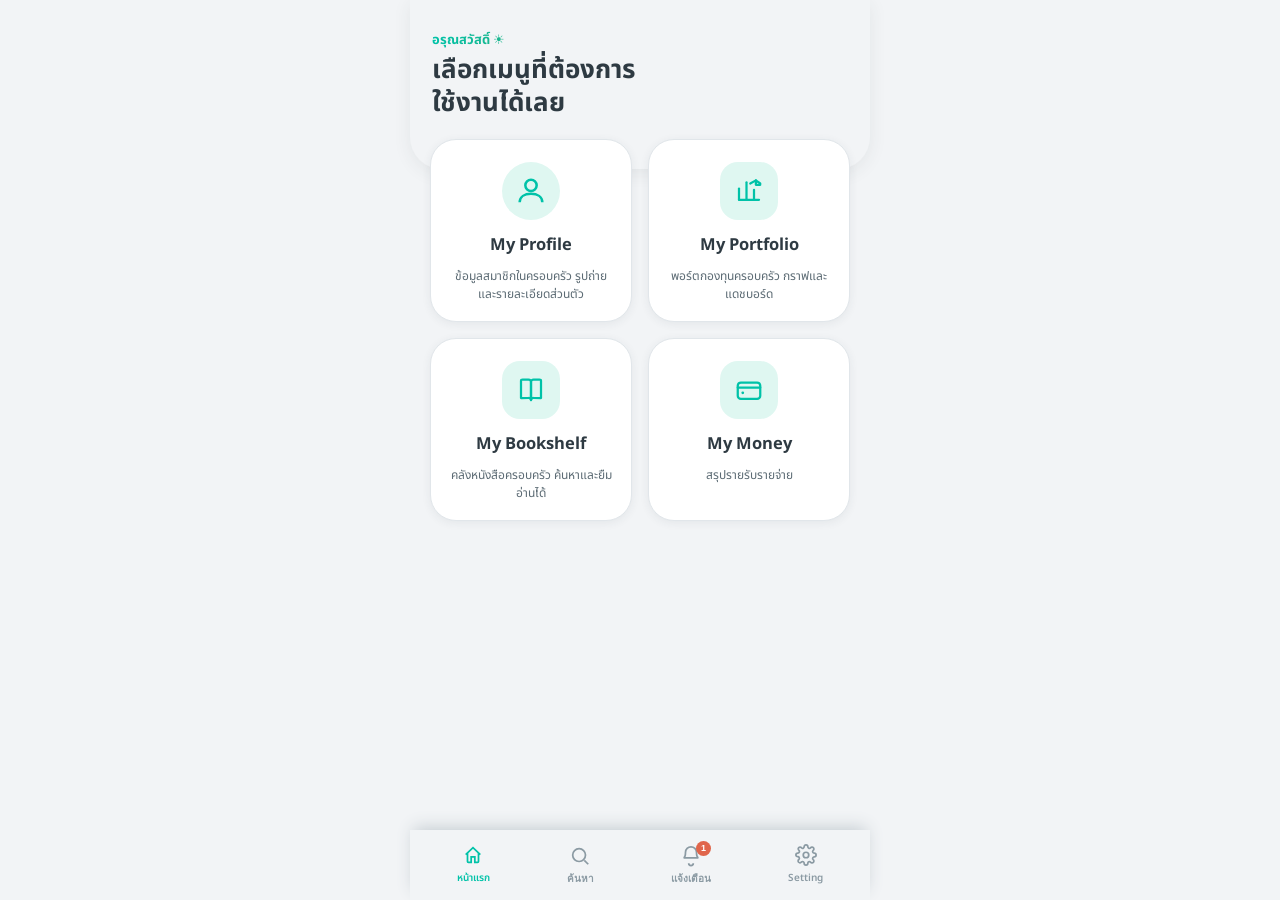
==== index.html @ 082a6a0f "Add files via upload" ====
<!DOCTYPE html>
<html lang="th">
<head>
<meta charset="UTF-8">
<meta name="viewport" content="width=device-width, initial-scale=1, viewport-fit=cover">
<title>My Family Funds — เมนูหลัก</title>
<meta name="theme-color" content="#00C2A8">
<link rel="manifest" href="manifest.json">
<link rel="apple-touch-icon" href="portfolio/icon-192.png">
<link rel="icon" href="portfolio/icon-192.png">
<link rel="preconnect" href="https://fonts.googleapis.com">
<link href="https://fonts.googleapis.com/css2?family=Prompt:wght@500;600;700&family=Noto+Sans+Thai:wght@400;500;600;700&display=swap" rel="stylesheet">
<link rel="stylesheet" href="shell.css">
</head>
<body>

<div class="mff-app">

  <div class="mff-hero-wrap">
    <div class="mff-topbar">
      <span></span>
      <div class="dots" aria-hidden="true">
        <svg viewBox="0 0 24 24" fill="none" stroke="currentColor" stroke-width="2"><circle cx="5" cy="12" r="1.4"/><circle cx="12" cy="12" r="1.4"/><circle cx="19" cy="12" r="1.4"/></svg>
      </div>
    </div>

    <div class="mff-hero">
      <p class="eyebrow" id="mffGreetLine">สวัสดี 👋</p>
      <h1>เลือกเมนูที่ต้องการ<br>ใช้งานได้เลย</h1>
    </div>

    <svg class="wave" viewBox="0 0 460 60" preserveAspectRatio="none" xmlns="http://www.w3.org/2000/svg">
      <path d="M0,30 C 80,55 160,10 240,28 C 320,46 400,15 460,32 L460,60 L0,60 Z" fill="#ffffff" opacity="0.07"/>
      <path d="M0,40 C 90,60 170,25 250,38 C 330,50 400,22 460,40 L460,60 L0,60 Z" fill="#ffffff" opacity="0.1"/>
    </svg>
  </div>

  <div class="mff-grid">

    <a class="mff-card" href="profile/index.html">
      <span class="avatar">
        <svg viewBox="0 0 24 24" fill="none" stroke="currentColor" stroke-width="1.8"><circle cx="12" cy="8" r="4"/><path d="M4 20c0-4 3.6-6 8-6s8 2 8 6"/></svg>
      </span>
      <h3>My Profile</h3>
      <p>ข้อมูลสมาชิกในครอบครัว รูปถ่ายและรายละเอียดส่วนตัว</p>
    </a>

    <a class="mff-card" href="portfolio/index.html">
      <span class="icon-wrap">
        <svg viewBox="0 0 24 24" fill="none" stroke="currentColor" stroke-width="1.8" stroke-linecap="round" stroke-linejoin="round"><path d="M4 19V10"/><path d="M10 19V5"/><path d="M16 19v-8"/><path d="M4 19h16"/><path d="M13 6l4.5-2.5L21 6"/><path d="M17.5 3.5V7h3.5"/></svg>
      </span>
      <h3>My Portfolio</h3>
      <p>พอร์ตกองทุนครอบครัว กราฟและแดชบอร์ด</p>
    </a>

    <a class="mff-card" href="bookshelf/index.html">
      <span class="icon-wrap">
        <svg viewBox="0 0 24 24" fill="none" stroke="currentColor" stroke-width="1.8" stroke-linecap="round" stroke-linejoin="round"><path d="M4 4.5C4 4 4.6 3.6 5.3 3.6H10a2 2 0 0 1 2 2V20a2 2 0 0 0-2-1.6H4z"/><path d="M20 4.5c0-.5-.6-.9-1.3-.9H14a2 2 0 0 0-2 2V20a2 2 0 0 1 2-1.6h6z"/></svg>
      </span>
      <h3>My Bookshelf</h3>
      <p>คลังหนังสือครอบครัว ค้นหาและยืมอ่านได้</p>
    </a>

    <a class="mff-card" href="money/index.html">
      <span class="icon-wrap">
        <svg viewBox="0 0 24 24" fill="none" stroke="currentColor" stroke-width="1.8" stroke-linecap="round" stroke-linejoin="round"><rect x="3" y="6" width="18" height="13" rx="2.5"/><path d="M3 10h18"/><circle cx="7" cy="14.2" r="1.1" fill="currentColor" stroke="none"/></svg>
      </span>
      <h3>My Money</h3>
      <p>สรุปรายรับรายจ่าย</p>
    </a>

  </div>

</div>

<nav class="mff-bottomnav">
  <a class="mff-navbtn active" href="index.html">
    <svg viewBox="0 0 24 24" fill="none" stroke="currentColor" stroke-width="1.9"><path d="M4 11.5 12 4l8 7.5"/><path d="M6 10v9a1 1 0 0 0 1 1h3v-6h4v6h3a1 1 0 0 0 1-1v-9"/></svg>
    หน้าแรก
  </a>
  <button type="button" class="mff-navbtn" id="navSearchBtn">
    <svg viewBox="0 0 24 24" fill="none" stroke="currentColor" stroke-width="1.9"><circle cx="11" cy="11" r="7"/><path d="m21 21-4.3-4.3"/></svg>
    ค้นหา
  </button>
  <button type="button" class="mff-navbtn" id="navNotifBtn">
    <svg viewBox="0 0 24 24" fill="none" stroke="currentColor" stroke-width="1.9"><path d="M18 8a6 6 0 0 0-12 0c0 5-2 6-2 6h16s-2-1-2-6"/><path d="M9.5 20a2.5 2.5 0 0 0 5 0"/></svg>
    <span id="notifBadge" class="mff-badge-dot" hidden></span>
    แจ้งเตือน
  </button>
  <a class="mff-navbtn" href="settings/index.html">
    <svg viewBox="0 0 24 24" fill="none" stroke="currentColor" stroke-width="1.9"><circle cx="12" cy="12" r="3"/><path d="M19.4 15a1.7 1.7 0 0 0 .3 1.9l.1.1a2 2 0 1 1-2.8 2.8l-.1-.1a1.7 1.7 0 0 0-1.9-.3 1.7 1.7 0 0 0-1 1.5V21a2 2 0 1 1-4 0v-.1a1.7 1.7 0 0 0-1-1.6 1.7 1.7 0 0 0-1.9.3l-.1.1a2 2 0 1 1-2.8-2.8l.1-.1a1.7 1.7 0 0 0 .3-1.9 1.7 1.7 0 0 0-1.5-1H3a2 2 0 1 1 0-4h.1a1.7 1.7 0 0 0 1.6-1 1.7 1.7 0 0 0-.3-1.9l-.1-.1a2 2 0 1 1 2.8-2.8l.1.1a1.7 1.7 0 0 0 1.9.3H9a1.7 1.7 0 0 0 1-1.5V3a2 2 0 1 1 4 0v.1a1.7 1.7 0 0 0 1 1.5 1.7 1.7 0 0 0 1.9-.3l.1-.1a2 2 0 1 1 2.8 2.8l-.1.1a1.7 1.7 0 0 0-.3 1.9V9a1.7 1.7 0 0 0 1.5 1H21a2 2 0 1 1 0 4h-.1a1.7 1.7 0 0 0-1.5 1z"/></svg>
    Setting
  </a>
</nav>

<script src="data-safety.js"></script>
<script>
(function(){
  var h=new Date().getHours();
  var g=h<11?'อรุณสวัสดิ์ ☀️':h<17?'สวัสดีตอนบ่าย 👋':'สวัสดีตอนเย็น 🌙';
  var el=document.getElementById('mffGreetLine');
  if(el) el.textContent=g;
})();
if('serviceWorker' in navigator){
  window.addEventListener('load', function(){
    navigator.serviceWorker.register('sw.js').catch(function(){});
  });
}

/* ===================== ค้นหา + แจ้งเตือน (bottom nav) =====================
   ทั้งสองฟีเจอร์อ่านจาก localStorage cache ที่แต่ละโมดูลเก็บไว้ในเครื่องนี้
   (โมดูลไหนยังไม่เคยเปิดก็จะยังไม่มี cache — ถือว่ายังไม่มีข้อมูล) ไม่ยิง
   network เพิ่มและไม่ผูกกับ Google Sheets โดยตรง จึงเปิดได้เร็วและออฟไลน์ได้ */
(function(){
  'use strict';
  function esc(s){return String(s==null?'':s).replace(/[&<>'"]/g,function(c){return {'&':'&amp;','<':'&lt;','>':'&gt;',"'":'&#39;','"':'&quot;'}[c];});}
  function readJSON(key,fallback){ try{ var raw=localStorage.getItem(key); return raw?JSON.parse(raw):fallback; }catch(e){ return fallback; } }

  function openSheet(title,bodyHtml){
    closeSheet();
    var o=document.createElement('div'); o.className='mff-sheet-overlay'; o.id='mffSheetOverlay';
    o.innerHTML='<div class="mff-sheet-card">'+
      '<div class="mff-sheet-head"><h3>'+esc(title)+'</h3><button type="button" class="mff-sheet-close" id="mffSheetCloseBtn">×</button></div>'+
      '<div class="mff-sheet-body" id="mffSheetBody">'+bodyHtml+'</div>'+
    '</div>';
    document.body.appendChild(o);
    o.addEventListener('click',function(e){ if(e.target===o) closeSheet(); });
    document.getElementById('mffSheetCloseBtn').onclick=closeSheet;
    return o;
  }
  function closeSheet(){ var o=document.getElementById('mffSheetOverlay'); if(o) o.remove(); }

  /* ---------- ค้นหา ---------- */
  function monthLabelTH(key){
    var THAI_MONTHS=['มกราคม','กุมภาพันธ์','มีนาคม','เมษายน','พฤษภาคม','มิถุนายน','กรกฎาคม','สิงหาคม','กันยายน','ตุลาคม','พฤศจิกายน','ธันวาคม'];
    var parts=String(key||'').split('-'); var y=Number(parts[0]),m=Number(parts[1]);
    if(!y||!m) return key||'';
    return THAI_MONTHS[m-1]+' '+(y+543);
  }
  function collectSearchIndex(){
    var groups=[];

    var profiles=readJSON('mff_profiles_cache_v1',null);
    if(Array.isArray(profiles)){
      groups.push({key:'profile',title:'My Profile',icon:'👤',href:'profile/index.html',
        items:profiles.map(function(p){ return {label:((p.firstName||'')+' '+(p.lastName||'')).trim()||'(ไม่มีชื่อ)', sub:p.relation||p.phone||''}; })});
    }

    var portfolio=readJSON('khlangthun_portfolio_oldui_latest_v4',null);
    if(portfolio && Array.isArray(portfolio.funds)){
      groups.push({key:'portfolio',title:'My Portfolio',icon:'📊',href:'portfolio/index.html',
        items:portfolio.funds.map(function(f){ return {label:f.name||f.id||'(กองทุน)', sub:f.owner?('เจ้าของ: '+f.owner):''}; })});
    }

    var books=readJSON('mff_bookshelf_cache_v1',null);
    if(Array.isArray(books)){
      groups.push({key:'bookshelf',title:'My Bookshelf',icon:'📚',href:'bookshelf/index.html',
        items:books.map(function(b){ return {label:b.title||'(ไม่มีชื่อ)', sub:b.status||''}; })});
    }

    var money=readJSON('mff_money_cache_v3',null);
    if(Array.isArray(money)){
      var seen={}, uniq=[];
      money.forEach(function(t){
        var k=(t.category||'')+'|'+(t.type||'');
        if(t.category && !seen[k]){ seen[k]=true; uniq.push({label:t.category, sub:monthLabelTH(t.month)+' • ฿'+(Number(t.amount)||0).toLocaleString('th-TH')}); }
      });
      groups.push({key:'money',title:'My Money',icon:'💰',href:'money/monthly.html',items:uniq});
    }

    return groups;
  }
  function renderSearchResults(term){
    var groups=collectSearchIndex();
    var hasAnyCache=groups.length>0;
    term=(term||'').trim().toLowerCase();
    var resultsEl=document.getElementById('mffSearchResults');
    if(!resultsEl) return;
    if(!term){
      resultsEl.innerHTML='<div class="mff-search-empty">พิมพ์ชื่อคน กองทุน หนังสือ หรือหมวดรายจ่าย เพื่อค้นหาในทุกโมดูล'+(hasAnyCache?'':'<br><br>ยังไม่มีข้อมูลให้ค้นหา — ลองเปิดใช้งานแต่ละโมดูลก่อนสักครั้ง')+'</div>';
      return;
    }
    var html='', found=0;
    groups.forEach(function(g){
      var matches=g.items.filter(function(it){ return (it.label||'').toLowerCase().indexOf(term)!==-1 || (it.sub||'').toLowerCase().indexOf(term)!==-1; }).slice(0,8);
      if(!matches.length) return;
      found+=matches.length;
      html+='<div class="mff-search-group"><h4>'+esc(g.title)+'</h4>'+
        matches.map(function(it){
          return '<a class="mff-search-item" href="'+g.href+'"><span class="ic">'+g.icon+'</span><span class="tx"><b>'+esc(it.label)+'</b>'+(it.sub?'<span>'+esc(it.sub)+'</span>':'')+'</span></a>';
        }).join('')+
      '</div>';
    });
    resultsEl.innerHTML=found?html:'<div class="mff-search-empty">ไม่พบรายการที่ตรงกับ "'+esc(term)+'"</div>';
  }
  function openSearch(){
    openSheet('ค้นหา',
      '<div class="mff-search-box">'+
        '<svg viewBox="0 0 24 24" fill="none" stroke="currentColor" stroke-width="2"><circle cx="11" cy="11" r="7"/><path d="m21 21-4.3-4.3"/></svg>'+
        '<input id="mffSearchInput" placeholder="ค้นหาคน กองทุน หนังสือ รายจ่าย..." autocomplete="off">'+
      '</div><div id="mffSearchResults"></div>');
    var input=document.getElementById('mffSearchInput');
    var timer=null;
    input.addEventListener('input',function(){ clearTimeout(timer); var v=input.value; timer=setTimeout(function(){ renderSearchResults(v); },200); });
    renderSearchResults('');
    setTimeout(function(){ input.focus(); },150);
  }

  /* ---------- แจ้งเตือน ---------- */
  function monthKeyNow(){ var d=new Date(); return d.getFullYear()+'-'+String(d.getMonth()+1).padStart(2,'0'); }
  function buildNotifications(){
    var list=[];

    var sheetsConnected = localStorage.getItem('google_sheets_connected')==='1';
    if(!sheetsConnected){
      list.push({level:'warn', icon:'⚠️', title:'ยังไม่ได้เชื่อมต่อ Google Sheets',
        text:'ข้อมูลจะถูกเก็บในเครื่องนี้เท่านั้น ไปเชื่อมต่อได้จากหน้าโมดูลใดก็ได้ (ปุ่ม "เชื่อมต่อ")', href:null});
    }

    var money=readJSON('mff_money_cache_v3',null);
    if(Array.isArray(money)){
      var mk=monthKeyNow();
      var hasThisMonth=money.some(function(t){ return t.month===mk; });
      if(!hasThisMonth){
        list.push({level:'warn', icon:'💰', title:'ยังไม่ได้บันทึกรายรับ-รายจ่ายเดือนนี้',
          text:'ไปกรอกข้อมูลเดือนนี้ที่ My Money ได้เลย', href:'money/monthly.html', hrefLabel:'ไปที่ My Money →'});
      }
    }

    var profiles=readJSON('mff_profiles_cache_v1',null);
    if(Array.isArray(profiles) && profiles.length===0){
      list.push({level:'info', icon:'👤', title:'ยังไม่มีข้อมูลสมาชิกครอบครัว',
        text:'เพิ่มสมาชิกคนแรกได้ที่ My Profile', href:'profile/index.html', hrefLabel:'ไปที่ My Profile →'});
    }

    var portfolio=readJSON('khlangthun_portfolio_oldui_latest_v4',null);
    if(portfolio && Array.isArray(portfolio.funds) && portfolio.funds.length===0){
      list.push({level:'info', icon:'📊', title:'ยังไม่มีกองทุนในพอร์ต',
        text:'เพิ่มกองทุนแรกได้ที่ My Portfolio', href:'portfolio/index.html', hrefLabel:'ไปที่ My Portfolio →'});
    }

    var books=readJSON('mff_bookshelf_cache_v1',null);
    if(Array.isArray(books) && books.length===0){
      list.push({level:'info', icon:'📚', title:'ชั้นหนังสือยังว่างอยู่',
        text:'เพิ่มหนังสือเล่มแรกได้ที่ My Bookshelf', href:'bookshelf/index.html', hrefLabel:'ไปที่ My Bookshelf →'});
    }

    return list;
  }
  function renderNotifBadge(){
    var list=buildNotifications();
    var badge=document.getElementById('notifBadge');
    if(!badge) return;
    if(list.length){ badge.hidden=false; badge.textContent=list.length>9?'9+':String(list.length); }
    else { badge.hidden=true; }
  }
  function openNotifications(){
    var list=buildNotifications();
    var html = list.length
      ? list.map(function(n){
          return '<div class="mff-notif-item '+(n.level==='warn'?'warn':'info')+'"><span class="ic">'+n.icon+'</span><span class="tx"><b>'+esc(n.title)+'</b><span>'+esc(n.text)+'</span>'+(n.href?('<br><a href="'+n.href+'">'+esc(n.hrefLabel||'ไปที่หน้านั้น →')+'</a>'):'')+'</span></div>';
        }).join('')
      : '<div class="mff-notif-empty">ไม่มีการแจ้งเตือนใหม่ 🎉</div>';
    openSheet('แจ้งเตือน', html);
  }

  document.getElementById('navSearchBtn').addEventListener('click', openSearch);
  document.getElementById('navNotifBtn').addEventListener('click', openNotifications);
  renderNotifBadge();
  window.addEventListener('storage', renderNotifBadge);
})();
</script>

</body>
</html>
---- shell.css ----
/* ===== My Family Funds — App Shell =====
   Shared visual language across the 4-module home and placeholder modules.
   Palette and type intentionally match the Portfolio module so moving
   between the shell and that module feels like one continuous product. */

:root{
  --bg:#F2F4F6;
  --bg-deep:#F2F4F6;
  --surface:#FFFFFF;
  --ink:#2E3A42;
  --ink-soft:#5C6B74;
  --ink-faint:#8B9AA3;
  --primary:#00C2A8;
  --primary-light:#00967F;
  --primary-soft:#DFF7F1;
  --line:#E1E6EA;
  --gold:#F0C33C;
  --gold-text:#A87B0C;
  --income:#1F9D6C;
  --income-soft:#DCEFE4;
  --expense:#E0654B;
  --expense-soft:#F3DFDA;
  --invest:#6C63FF;
  --invest-soft:#ECEBFF;
  --shadow-card: 0 2px 10px rgba(46,58,66,.07);
  --shadow-hero: 0 4px 18px rgba(46,58,66,.08);
  --shadow-inset: none;
  --radius-l:26px;
  --radius-m:18px;
  --safe-t: env(safe-area-inset-top, 0px);
  --safe-b: env(safe-area-inset-bottom, 0px);
}

*{box-sizing:border-box}
html,body{margin:0;padding:0}
body{
  font-family:'Noto Sans Thai','Prompt',system-ui,-apple-system,sans-serif;
  color:var(--ink);
  background:var(--bg);
  min-height:100svh;
}

/* Page body is always the plain mint base — no viewport-relative color
   tricks here, so nothing can drift or cut through content on any
   screen size. */
body{background:var(--bg)}

.mff-app{
  max-width:460px;
  margin:0 auto;
  min-height:100svh;
  position:relative;
  padding-bottom:calc(84px + var(--safe-b));
  background:var(--bg);
}

/* Watery duotone header — sized to ITS OWN CONTENT (topbar + greeting),
   never to the viewport, so the colour block always ends exactly where
   the header ends, on every device, instead of cutting through cards. */
.mff-hero-wrap{
  position:relative;
  overflow:hidden;
  background:var(--bg);
  box-shadow:var(--shadow-hero);
  border-radius:0 0 32px 32px;
  padding-bottom:44px; /* room for the grid to overlap into */
}
.mff-hero-wrap svg.wave{display:none}

/* ---------- top bar ---------- */
.mff-topbar{
  display:flex;align-items:center;justify-content:space-between;
  padding:calc(18px + var(--safe-t)) 20px 6px;
  color:var(--ink);
  position:relative;
}
.mff-topbar .back{
  display:inline-flex;align-items:center;gap:6px;
  color:var(--ink);text-decoration:none;font-size:15px;font-weight:600;
  opacity:.85;
}
.mff-topbar .back svg{width:20px;height:20px}
.mff-topbar .dots{display:flex;gap:14px;opacity:.7;color:var(--ink)}

/* ---------- greeting header (home) ---------- */
.mff-hero{padding:6px 22px 6px;color:var(--ink);position:relative}
.mff-hero .eyebrow{
  font-size:13px;font-weight:700;margin:0 0 4px;
  background:linear-gradient(90deg,var(--primary),var(--gold-text));
  -webkit-background-clip:text;background-clip:text;color:transparent;
}
.mff-hero h1{font-size:26px;line-height:1.25;margin:0;font-weight:700;color:var(--ink)}
.mff-hero h1 b{color:var(--primary)}

/* ---------- module grid ---------- */
.mff-grid{
  display:grid;grid-template-columns:1fr 1fr;gap:16px;
  padding:0 20px;margin-top:-30px;
  position:relative;
}
.mff-card{
  background:var(--surface);
  border-radius:var(--radius-l);
  box-shadow:var(--shadow-card);
  padding:22px 16px 18px;
  text-align:center;
  text-decoration:none;
  color:var(--ink);
  display:flex;flex-direction:column;align-items:center;gap:10px;
  border:1px solid var(--line);
  position:relative;
  transition:transform .15s ease, box-shadow .15s ease;
}
.mff-card:active{transform:scale(.97)}
.mff-card .ribbon{
  position:absolute;top:10px;right:10px;background:var(--gold);color:#4A3600;
  font-size:9.5px;font-weight:700;padding:2px 7px;border-radius:999px;
}
.mff-card .icon-wrap{
  width:58px;height:58px;border-radius:18px;
  display:flex;align-items:center;justify-content:center;
  background:var(--primary-soft);color:var(--primary);
}
.mff-card .icon-wrap svg{width:30px;height:30px}
.mff-card .avatar{width:58px;height:58px;border-radius:50%;overflow:hidden;background:var(--primary-soft);display:flex;align-items:center;justify-content:center}
.mff-card .avatar svg{width:34px;height:34px;color:var(--primary)}
.mff-card h3{margin:2px 0 0;font-size:16.5px;font-weight:700}
.mff-card p{margin:0;font-size:12px;color:var(--ink-soft);line-height:1.5}
.mff-card .soon{
  position:absolute;top:12px;right:12px;font-size:10px;font-weight:700;
  background:var(--primary-soft);color:var(--primary);border-radius:999px;padding:3px 8px;
}

/* ---------- bottom nav ---------- */
.mff-bottomnav{
  position:fixed;left:0;right:0;bottom:0;
  max-width:460px;margin:0 auto;
  background:var(--bg);
  display:flex;justify-content:space-around;align-items:center;
  padding:10px 8px calc(10px + var(--safe-b));
  box-shadow:0 -6px 16px -4px #c3cbd0;
}
.mff-navbtn{
  border:0;background:none;display:flex;flex-direction:column;align-items:center;gap:4px;
  color:var(--ink-faint);font-size:10px;font-weight:600;cursor:pointer;padding:4px 10px;
  text-decoration:none;position:relative;
}
.mff-navbtn svg{width:22px;height:22px}
.mff-navbtn.active{color:var(--primary)}
.mff-navbtn .mff-badge-dot{
  position:absolute;top:0;right:10px;min-width:15px;height:15px;padding:0 3px;border-radius:999px;
  background:var(--expense);color:#fff;font-size:9px;font-weight:800;line-height:15px;text-align:center;
}

/* ---------- bottom-sheet modal (search / notifications) ---------- */
.mff-sheet-overlay{position:fixed;inset:0;z-index:5000;background:rgba(46,58,66,.35);display:flex;align-items:flex-end;justify-content:center}
.mff-sheet-card{width:100%;max-width:460px;max-height:80vh;background:var(--bg);box-shadow:var(--shadow-hero);border-radius:22px 22px 0 0;display:flex;flex-direction:column;overflow:hidden}
.mff-sheet-head{display:flex;align-items:center;justify-content:space-between;gap:10px;padding:18px 20px 12px;border-bottom:1px solid var(--line);flex:none}
.mff-sheet-head h3{margin:0;font-size:16px}
.mff-sheet-close{border:0;background:var(--primary-soft);color:var(--primary);width:44px;height:44px;border-radius:50%;font-size:16px;cursor:pointer;flex:none}
.mff-sheet-body{flex:1;min-height:0;overflow-y:auto;-webkit-overflow-scrolling:touch;padding:14px 20px calc(18px + var(--safe-b))}
.mff-search-box{display:flex;align-items:center;gap:8px;background:var(--primary-soft);border-radius:14px;padding:10px 14px;margin-bottom:4px}
.mff-search-box svg{width:18px;height:18px;color:var(--primary);flex:none}
.mff-search-box input{flex:1;border:0;background:none;outline:none;font-size:14.5px;font-family:inherit;color:var(--ink)}
.mff-search-group{margin-top:14px}
.mff-search-group h4{margin:0 0 8px;font-size:11.5px;color:var(--ink-faint);text-transform:uppercase;letter-spacing:.03em}
.mff-search-item{display:flex;align-items:center;gap:12px;padding:10px 0;border-bottom:1px solid var(--line);text-decoration:none;color:var(--ink)}
.mff-search-item:last-child{border-bottom:0}
.mff-search-item .ic{width:36px;height:36px;border-radius:11px;background:var(--primary-soft);color:var(--primary);display:flex;align-items:center;justify-content:center;flex:none;font-size:16px}
.mff-search-item .tx b{display:block;font-size:13.5px}
.mff-search-item .tx span{display:block;font-size:11.5px;color:var(--ink-soft);margin-top:1px}
.mff-search-empty,.mff-notif-empty{text-align:center;color:var(--ink-faint);font-size:13px;padding:30px 10px}
.mff-notif-item{display:flex;gap:12px;padding:12px 0;border-bottom:1px solid var(--line)}
.mff-notif-item:last-child{border-bottom:0}
.mff-notif-item .ic{width:36px;height:36px;border-radius:11px;flex:none;display:flex;align-items:center;justify-content:center;font-size:17px}
.mff-notif-item.warn .ic{background:var(--expense-soft);}
.mff-notif-item.info .ic{background:var(--primary-soft);}
.mff-notif-item .tx b{display:block;font-size:13.5px;margin-bottom:2px}
.mff-notif-item .tx span{display:block;font-size:12px;color:var(--ink-soft);line-height:1.45}
.mff-notif-item .tx a{color:var(--primary);font-weight:700;text-decoration:none;font-size:12px}

/* ---------- module placeholder page ---------- */
.mff-module{padding:0 22px}
.mff-module .icon-hero{
  width:84px;height:84px;border-radius:24px;background:var(--primary-soft);
  display:flex;align-items:center;justify-content:center;margin:26px 0 18px;color:var(--primary);
}
.mff-module .icon-hero svg{width:44px;height:44px}
.mff-module h2{font-size:23px;margin:0 0 8px}
.mff-module p{color:var(--ink-soft);font-size:14.5px;line-height:1.65;margin:0 0 22px}
.mff-module .note{
  background:var(--surface);border:1px solid var(--line);border-radius:var(--radius-m);
  padding:16px 18px;font-size:13px;color:var(--ink-soft);line-height:1.7;
}
.mff-module .note b{color:var(--primary)}

@media (max-width:380px){
  .mff-hero h1{font-size:22px}
  .mff-card{padding:18px 12px 14px}
}

/* =====================================================================
   Shared "records" components — used by Profile now, and reusable later
   by Bookshelf / Lifestyle for any list → detail → edit flow.
   ===================================================================== */

/* connect banner (Google Sheets not linked yet) */
.mff-banner{
  margin:14px 20px 0;background:#FFF6E9;border:1px solid #F1D9A8;color:#A87B0C;
  border-radius:14px;padding:12px 14px;font-size:12.5px;line-height:1.6;
  display:flex;align-items:center;justify-content:space-between;gap:10px;
}
.mff-banner b{display:block;font-size:13px;margin-bottom:1px}
.mff-banner button{
  flex:none;border:0;background:#6B4FA0;color:#fff;font-weight:700;font-size:12px;
  border-radius:10px;padding:8px 12px;cursor:pointer;
}

/* sync bar (Google Sheets already linked — manual pull/push controls) */
.mff-sync-bar{
  margin:14px 20px 0;background:var(--primary-soft);border:1px solid var(--line);color:var(--ink-soft);
  border-radius:14px;padding:10px 14px;font-size:12px;line-height:1.5;
  display:flex;align-items:center;justify-content:space-between;gap:10px;flex-wrap:wrap;
}
.mff-sync-bar-status{flex:1;min-width:150px}
.mff-sync-bar-actions{display:flex;gap:6px;flex:none}
.mff-sync-bar-btn{
  border:1px solid var(--line);background:#fff;color:var(--primary);font-weight:700;font-size:11.5px;
  border-radius:10px;padding:7px 10px;cursor:pointer;white-space:nowrap;
}

/* people / record list */
.mff-list-wrap{padding:16px 20px 100px}
.mff-people-grid{display:grid;grid-template-columns:1fr 1fr;gap:14px}
.mff-person-card{
  background:var(--surface);border:1px solid var(--line);border-radius:20px;
  padding:16px 12px 14px;text-align:center;cursor:pointer;text-decoration:none;color:inherit;
  display:flex;flex-direction:column;align-items:center;gap:8px;
  box-shadow:0 10px 22px -16px rgba(15,91,77,.25);transition:transform .12s ease;
}
.mff-person-card:active{transform:scale(.97)}
.mff-person-photo{
  width:64px;height:64px;border-radius:16px;object-fit:cover;background:var(--primary-soft);
  display:flex;align-items:center;justify-content:center;color:var(--primary);flex:none;
}
.mff-person-photo svg{width:30px;height:30px}
.mff-person-card h4{margin:0;font-size:14.5px;font-weight:700;line-height:1.3}
.mff-person-meta{display:flex;gap:6px;flex-wrap:wrap;justify-content:center}
.mff-chip{font-size:10.5px;font-weight:700;background:var(--primary-soft);color:var(--primary);border-radius:999px;padding:2.5px 8px}

.mff-empty{
  text-align:center;color:var(--ink-soft);padding:50px 20px;font-size:13.5px;line-height:1.8;
}
.mff-empty svg{width:52px;height:52px;color:var(--ink-faint);margin-bottom:10px}

/* floating add button */
.mff-fab{
  position:fixed;left:50%;bottom:calc(94px + var(--safe-b));transform:translateX(calc(-1 * min(460px,100vw)/2 + 20px + 27px));
  width:54px;height:54px;border-radius:50%;background:var(--primary);color:#fff;border:0;
  display:flex;align-items:center;justify-content:center;box-shadow:0 14px 26px -8px rgba(15,91,77,.55);
  cursor:pointer;z-index:20;
}
.mff-fab svg{width:24px;height:24px}

/* ID-card style detail view */
.mff-idcard{
  margin:0 20px 24px;background:var(--surface);border:1px solid var(--line);border-radius:24px;
  padding:22px 20px 20px;box-shadow:var(--shadow-card);
}
.mff-idcard-top{display:flex;gap:16px;align-items:center;margin-bottom:16px}
.mff-idcard-photo-wrap{position:relative;flex:none}
.mff-idcard-photo{
  width:88px;height:88px;border-radius:20px;object-fit:cover;background:var(--primary-soft);
  display:flex;align-items:center;justify-content:center;color:var(--primary);border:3px solid var(--primary-soft);
}
.mff-idcard-photo svg{width:40px;height:40px}
.mff-photo-edit-btn{
  position:absolute;bottom:-4px;right:-4px;width:36px;height:36px;border-radius:50%;
  background:var(--primary);color:#fff;border:2px solid #fff;display:flex;align-items:center;justify-content:center;cursor:pointer;
}
.mff-photo-edit-btn svg{width:14px;height:14px}
.mff-idcard-name{flex:1;min-width:0}
.mff-idcard-name h2{margin:0 0 4px;font-size:19px;line-height:1.3;word-break:break-word}
.mff-idcard-name .sub{font-size:12.5px;color:var(--ink-soft)}

.mff-field-row{
  display:flex;gap:10px;padding:11px 0;border-bottom:1px solid var(--line);align-items:flex-start;
  min-width:0;
}
.mff-field-row:last-child{border-bottom:0;padding-bottom:0}
.mff-field-row .lbl{flex:none;width:104px;font-size:11.5px;color:var(--ink-faint);font-weight:600;padding-top:2px;line-height:1.4}
.mff-field-row .val{flex:1;min-width:0;font-size:14px;color:var(--ink);line-height:1.55;word-break:break-word}
.mff-field-row input,.mff-field-row select,.mff-field-row textarea{
  flex:1;min-width:0;width:100%;border:1px solid var(--line);border-radius:10px;padding:8px 10px;font-size:16px;
  font-family:inherit;color:var(--ink);background:var(--bg);
}
.mff-field-row textarea{resize:vertical;min-height:44px}

.mff-detail-actions{display:flex;gap:10px;padding:0 20px 30px}
.mff-btn{flex:1;border:0;border-radius:14px;padding:13px;font-size:14.5px;font-weight:700;cursor:pointer;text-align:center}
.mff-btn-primary{background:var(--primary);color:#fff}
.mff-btn-ghost{background:var(--primary-soft);color:var(--primary)}
.mff-btn-danger-text{
  display:block;margin:0 20px 30px;text-align:center;background:none;border:0;color:#c0435a;font-size:13px;
  font-weight:600;cursor:pointer;padding:8px;
}
.mff-back-row{padding:14px 20px 0}
.mff-back-row a{color:var(--primary);text-decoration:none;font-size:13.5px;font-weight:700;display:inline-flex;align-items:center;gap:5px}
.mff-back-row svg{width:16px;height:16px}

/* bank accounts (repeatable rows) */
.mff-bank-section{padding-top:14px;border-top:1px solid var(--line);margin-top:6px}
.mff-bank-section>.lbl{width:auto;display:block;margin-bottom:10px;font-size:12px;color:var(--ink-faint);font-weight:600}
.mff-bank-view-row{display:flex;justify-content:space-between;gap:10px;padding:8px 0;font-size:13.5px;border-bottom:1px solid var(--line)}
.mff-bank-view-row:last-child{border-bottom:0}
.mff-bank-view-row .bname{color:var(--ink);font-weight:600}
.mff-bank-view-row .bnum{color:var(--ink-soft);font-variant-numeric:tabular-nums}
.mff-bank-row{display:flex;gap:8px;margin-bottom:9px;align-items:center}
.mff-bank-row select.bank-select{flex:1.35;border:1px solid var(--line);border-radius:10px;padding:8px 8px;font-size:16px;font-family:inherit;color:var(--ink);background:var(--bg);min-width:0}
.mff-bank-row input.bank-number{flex:1;border:1px solid var(--line);border-radius:10px;padding:8px 10px;font-size:16px;font-family:inherit;color:var(--ink);background:var(--bg);min-width:0}
.mff-bank-row .bank-remove{flex:none;width:44px;height:44px;border-radius:9px;background:#FDECEF;color:#C24D63;border:0;font-size:17px;line-height:1;cursor:pointer}
.mff-bank-add-btn{width:100%;border:1.5px dashed var(--line);background:none;color:var(--primary);font-weight:700;font-size:13px;border-radius:12px;padding:10px;cursor:pointer;margin-top:2px}

/* =====================================================================
   Money module — month nav, summary cards, charts, editable line items
   ===================================================================== */
.mff-month-nav{
  display:flex;align-items:center;justify-content:center;gap:14px;
  padding:14px 20px 2px;
}
.mff-month-nav button{
  width:44px;height:44px;border-radius:50%;border:1px solid var(--line);background:var(--surface);
  color:var(--primary);display:flex;align-items:center;justify-content:center;cursor:pointer;flex:none;
}
.mff-month-nav .label{font-size:15px;font-weight:700;min-width:150px;text-align:center}

.mff-money-summary{display:grid;grid-template-columns:repeat(3,1fr);gap:10px;padding:12px 20px 4px}
.mff-sum-card{background:var(--surface);border:1px solid var(--line);border-radius:16px;padding:12px 10px;text-align:center}
.mff-sum-card .lbl{font-size:10.5px;color:var(--ink-faint);font-weight:700;margin-bottom:4px}
.mff-sum-card .amt{font-size:15px;font-weight:800;word-break:break-word}
.mff-sum-card.income .amt{color:var(--income)}
.mff-sum-card.expense .amt{color:var(--expense)}
.mff-sum-card.balance .amt.pos{color:var(--income)}
.mff-sum-card.balance .amt.neg{color:var(--expense)}

.mff-chart-card{background:var(--surface);border:1px solid var(--line);border-radius:20px;margin:14px 20px 0;padding:16px 16px 14px;box-shadow:var(--shadow-card)}
.mff-chart-card h4{margin:0 0 12px;font-size:14px;font-weight:700;color:var(--ink)}
.mff-chart-card canvas{max-width:100%}
.mff-chart-legend{display:flex;gap:16px;justify-content:center;margin-top:10px;font-size:11.5px;color:var(--ink-soft)}
.mff-chart-legend span{display:inline-flex;align-items:center;gap:5px}
.mff-chart-legend i{width:9px;height:9px;border-radius:3px;display:inline-block}

.mff-cat-bar-row{margin-bottom:11px}
.mff-cat-bar-row:last-child{margin-bottom:0}
.mff-cat-bar-head{display:flex;justify-content:space-between;font-size:12.5px;margin-bottom:5px}
.mff-cat-bar-head .nm{color:var(--ink);font-weight:600}
.mff-cat-bar-head .amt{color:var(--ink-soft);font-variant-numeric:tabular-nums}
.mff-cat-bar-track{height:8px;border-radius:5px;background:var(--primary-soft);overflow:hidden}
.mff-cat-bar-fill{height:100%;border-radius:5px;background:var(--expense)}

.mff-money-section{margin:16px 20px 0;background:var(--surface);border:1px solid var(--line);border-radius:20px;padding:16px 16px 14px;box-shadow:var(--shadow-card)}
.mff-money-section-head{display:flex;align-items:center;justify-content:space-between;margin-bottom:4px}
.mff-money-section-head h4{margin:0;font-size:14.5px;font-weight:700}
.mff-money-section-head .tag{font-size:10.5px;font-weight:700;border-radius:999px;padding:3px 9px}
.mff-money-section.income .tag{background:var(--income-soft);color:var(--income)}
.mff-money-section.fixed .tag{background:var(--expense-soft);color:var(--expense)}
.mff-money-section.variable .tag{background:var(--invest-soft);color:var(--invest)}
.mff-money-view-row{display:flex;justify-content:space-between;gap:10px;padding:9px 0;font-size:13.5px;border-bottom:1px solid var(--line)}
.mff-money-view-row:last-child{border-bottom:0}
.mff-money-view-row .nm{color:var(--ink)}
.mff-money-view-row .amt{color:var(--ink);font-weight:700;font-variant-numeric:tabular-nums}
.mff-money-empty-row{padding:10px 0;font-size:12.5px;color:var(--ink-faint)}
.mff-money-line-row{display:flex;gap:8px;margin-bottom:9px;align-items:center}
.mff-money-line-row select{flex:1.5;border:1px solid var(--line);border-radius:10px;padding:8px 8px;font-size:16px;font-family:inherit;color:var(--ink);background:var(--bg);min-width:0}
.mff-money-line-row input.money-amount{flex:1;border:1px solid var(--line);border-radius:10px;padding:8px 10px;font-size:16px;font-family:inherit;color:var(--ink);background:var(--bg);min-width:0}
.mff-money-line-row .money-remove{flex:none;width:44px;height:44px;border-radius:9px;background:#FDECEF;color:#C24D63;border:0;font-size:17px;line-height:1;cursor:pointer}
.mff-money-add-btn{width:100%;border:1.5px dashed var(--line);background:none;color:var(--primary);font-weight:700;font-size:12.5px;border-radius:12px;padding:9px;cursor:pointer;margin-top:2px}
.mff-money-section-total{display:flex;justify-content:space-between;padding-top:10px;margin-top:6px;border-top:1px dashed var(--line);font-size:13px;font-weight:700}

.mff-money-actions{display:flex;gap:10px;padding:18px 20px 30px}

/* plan vs actual line items */
.mff-money-recap{margin:10px 20px 0;text-align:center;font-size:12px;color:var(--ink-soft)}
.mff-money-recap b{color:var(--ink)}
.mff-money-view-row2{padding:9px 0;border-bottom:1px solid var(--line)}
.mff-money-view-row2:last-child{border-bottom:0}
.mff-money-view-row2 .nm{font-size:13.5px;color:var(--ink);font-weight:600;margin-bottom:3px}
.mff-money-view-row2 .amts{display:flex;gap:14px;font-size:12px;color:var(--ink-soft)}
.mff-money-view-row2 .amts b{color:var(--ink);font-variant-numeric:tabular-nums}
.mff-money-line-row2{border:1px solid var(--line);border-radius:12px;padding:10px;margin-bottom:9px}
.mff-money-line-row2 .row-top{display:flex;gap:8px;align-items:center;margin-bottom:8px}
.mff-money-line-row2 select{flex:1;border:1px solid var(--line);border-radius:10px;padding:8px 8px;font-size:16px;font-family:inherit;color:var(--ink);background:var(--bg);min-width:0}
.mff-money-line-row2 .money-remove{flex:none;width:44px;height:44px;border-radius:9px;background:#FDECEF;color:#C24D63;border:0;font-size:17px;line-height:1;cursor:pointer}
.mff-money-line-row2 .row-bottom{display:flex;gap:8px}
.mff-money-line-row2 .amt-field{flex:1;min-width:0}
.mff-money-line-row2 .amt-field label{display:block;font-size:10.5px;color:var(--ink-faint);font-weight:700;margin-bottom:3px}
.mff-money-line-row2 .amt-field input{width:100%;min-width:0;border:1px solid var(--line);border-radius:10px;padding:8px 10px;font-size:16px;font-family:inherit;color:var(--ink);background:var(--bg)}

/* =====================================================================
   Money module v3 — spreadsheet-style table + edit-all popup
   ===================================================================== */
.mff-money-tabs{display:flex;gap:8px;padding:14px 20px 4px}
.mff-money-tab{
  flex:1;min-width:0;background:var(--surface);border-radius:14px;padding:9px 6px;text-align:center;
  border:1.5px solid var(--line);
}
.mff-money-tab .t-lbl{font-size:10px;font-weight:700;color:var(--ink-faint);margin-bottom:2px}
.mff-money-tab .t-amt{font-size:13px;font-weight:800;word-break:break-word}
.mff-money-tab.income{border-color:var(--income)}
.mff-money-tab.income .t-amt{color:var(--income)}
.mff-money-tab.expense{border-color:var(--expense)}
.mff-money-tab.expense .t-amt{color:var(--expense)}
.mff-money-tab.balance{border-color:var(--ink)}
.mff-money-tab.balance .t-amt.pos{color:var(--income)}
.mff-money-tab.balance .t-amt.neg{color:var(--expense)}

.mff-edit-trigger{
  display:block;width:calc(100% - 40px);margin:12px 20px 0;background:var(--primary);color:#fff;
  border:0;border-radius:14px;padding:13px;font-size:14.5px;font-weight:700;cursor:pointer;
}

.mff-sheet{margin:16px 20px 0;background:var(--surface);border:1px solid var(--line);border-radius:18px;overflow:hidden;box-shadow:var(--shadow-card)}
.mff-sheet-head{padding:9px 14px;font-size:12.5px;font-weight:700;color:#fff}
.mff-sheet-head.income{background:var(--income)}
.mff-sheet-head.fixed{background:var(--expense)}
.mff-sheet-head.variable{background:var(--invest)}
.mff-sheet-head.summary{background:var(--ink)}
.mff-sheet-row{display:flex;justify-content:space-between;gap:10px;padding:9px 14px;font-size:13px;border-bottom:1px solid var(--line);min-width:0}
.mff-sheet-row:last-child{border-bottom:0}
.mff-sheet-row .nm{color:var(--ink);min-width:0;word-break:break-word}
.mff-sheet-row .amt{flex:none;color:var(--ink);font-weight:700;font-variant-numeric:tabular-nums}
.mff-sheet-row.total .nm, .mff-sheet-row.total .amt{font-weight:800}
.mff-sheet-row.total .amt.neg{color:var(--expense)}
.mff-sheet-row.total .amt.pos{color:var(--income)}

/* popup edit-all form */
.mff-modal-scroll{max-height:62vh;overflow-y:auto;margin:0 -20px;padding:0 20px;-webkit-overflow-scrolling:touch}
.mff-modal-row{display:flex;justify-content:space-between;align-items:center;gap:10px;padding:8px 0;border-bottom:1px solid var(--line);min-width:0}
.mff-modal-row .nm{flex:1;min-width:0;font-size:12.5px;color:var(--ink);line-height:1.4}
.mff-modal-row input{
  flex:none;width:104px;min-width:0;border:1px solid var(--line);border-radius:10px;padding:7px 8px;
  font-size:16px;font-family:inherit;color:var(--ink);background:var(--bg);text-align:right;
}
.mff-modal-section-head{padding:10px 0 6px;font-size:12px;font-weight:700;color:#fff;margin:6px -20px 0;padding-left:20px;padding-right:20px}
.mff-modal-section-head.income{background:var(--income)}
.mff-modal-section-head.fixed{background:var(--expense)}
.mff-modal-section-head.variable{background:var(--invest)}
.mff-modal-live-summary{
  display:flex;justify-content:space-between;gap:8px;padding:12px 0 4px;font-size:12.5px;font-weight:700;
  border-top:2px solid var(--ink);margin-top:6px;
}
.mff-modal-add-row{width:100%;border:1.5px dashed var(--line);background:none;color:var(--primary);font-weight:700;font-size:12px;border-radius:10px;padding:8px;cursor:pointer;margin:10px 0 2px}

/* =====================================================================
   Bookshelf module — Drive search
   ===================================================================== */
.mff-search-wrap{position:relative;margin:14px 20px 0}
.mff-search-wrap svg{position:absolute;left:14px;top:50%;transform:translateY(-50%);width:18px;height:18px;color:var(--ink-faint);pointer-events:none}
.mff-search-input{
  width:100%;box-sizing:border-box;border:1.5px solid var(--line);border-radius:14px;background:var(--surface);
  padding:12px 14px 12px 40px;font-size:16px;font-family:inherit;color:var(--ink);
}
.mff-search-input:focus{outline:none;border-color:var(--primary)}
.mff-search-status{padding:10px 20px 0;font-size:12px;color:var(--ink-soft)}
.mff-file-list{padding:6px 20px 30px;display:flex;flex-direction:column;gap:10px}
.mff-file-row{
  display:flex;align-items:center;gap:12px;background:var(--surface);border:1px solid var(--line);
  border-radius:16px;padding:12px 12px;box-shadow:var(--shadow-card);
}
.mff-file-icon{
  flex:none;width:42px;height:42px;border-radius:12px;display:flex;align-items:center;justify-content:center;
  background:var(--primary-soft);color:var(--primary);
}
.mff-file-icon svg{width:22px;height:22px}
.mff-file-meta{flex:1;min-width:0}
.mff-file-meta .fn{font-size:13.5px;font-weight:600;color:var(--ink);word-break:break-word;line-height:1.4}
.mff-file-meta .fn a{color:inherit;text-decoration:none}
.mff-file-meta .fn a:active{opacity:.7}
.mff-file-meta .fs{font-size:11px;color:var(--ink-faint);margin-top:2px}
.mff-file-dl{
  flex:none;width:44px;height:44px;border-radius:10px;background:var(--primary);color:#fff;border:0;
  display:flex;align-items:center;justify-content:center;cursor:pointer;
}
.mff-file-dl svg{width:18px;height:18px}
.mff-file-dl.loading{opacity:.6;pointer-events:none}

/* shelves (reading / to-read / finished) */
.mff-shelf{margin:14px 20px 0;background:var(--surface);border:1px solid var(--line);border-radius:20px;padding:14px 14px 12px;box-shadow:var(--shadow-card)}
.mff-shelf-head{display:flex;align-items:center;justify-content:space-between;margin-bottom:8px}
.mff-shelf-head h4{margin:0;font-size:14.5px;font-weight:700;display:flex;align-items:center;gap:7px}
.mff-shelf-head .count{font-size:11px;font-weight:700;color:var(--ink-faint);background:var(--primary-soft);border-radius:999px;padding:2px 9px}
.mff-shelf-add{border:0;background:none;color:var(--primary);font-size:12.5px;font-weight:700;cursor:pointer;padding:4px}
.mff-book-row{display:flex;align-items:center;gap:10px;padding:9px 0;border-bottom:1px solid var(--line)}
.mff-book-row:last-child{border-bottom:0}
.mff-book-row .b-icon{flex:none;width:34px;height:34px;border-radius:9px;background:var(--primary-soft);color:var(--primary);display:flex;align-items:center;justify-content:center}
.mff-book-row .b-icon svg{width:17px;height:17px}
.mff-book-row .b-title{flex:1;min-width:0;font-size:13px;color:var(--ink);word-break:break-word;line-height:1.4}
.mff-book-row .b-title a{color:inherit;text-decoration:none}
.mff-book-row .b-del{flex:none;width:40px;height:40px;border-radius:8px;background:#FDECEF;color:#C24D63;border:0;font-size:15px;cursor:pointer}
.mff-shelf-empty{font-size:12px;color:var(--ink-faint);padding:6px 0}

/* shelf picker (used from search results) */
.mff-shelf-pick-btn{width:100%;text-align:left;border:1px solid var(--line);border-radius:12px;padding:11px 14px;background:var(--surface);font-size:13.5px;font-weight:600;color:var(--ink);cursor:pointer;margin-bottom:8px;display:flex;align-items:center;gap:8px}
.mff-shelf-pick-btn:last-child{margin-bottom:0}
.mff-shelf-pick-btn svg{width:16px;height:16px;color:var(--primary);flex:none}

/* =====================================================================
   Flat finishing touches — plain white surfaces with a light border,
   no embossed/shiny shadow effect. Inputs use a normal border instead
   of a recessed inset shadow.
   ===================================================================== */
.mff-app input,.mff-app select,.mff-app textarea{
  background:var(--surface);
  border:1px solid var(--line) !important;
  box-shadow:none;
}
.mff-app input:focus,.mff-app select:focus,.mff-app textarea:focus{
  outline:none;border-color:var(--primary-light) !important;box-shadow:0 0 0 2px var(--primary-soft);
}
.mff-btn-ghost{
  background:var(--surface);border:1px solid var(--line);color:var(--primary);box-shadow:none;
}
.mff-sync-bar-btn,.mff-sync-dir-btn,.mff-search-box,.mff-month-nav button,.mff-sheet-close,.mff-search-input{
  border:1px solid var(--line) !important;box-shadow:none;background:var(--surface);
}
.mff-card,.mff-person-card,.mff-file-row,.mff-shelf,.mff-idcard,.mff-chart-card,.mff-sum-card,
.mff-money-section,.mff-sheet,.mff-money-tab,.mff-settings-card,.mff-sync-bar,.mff-banner{
  box-shadow:var(--shadow-card) !important;border:1px solid var(--line);
}
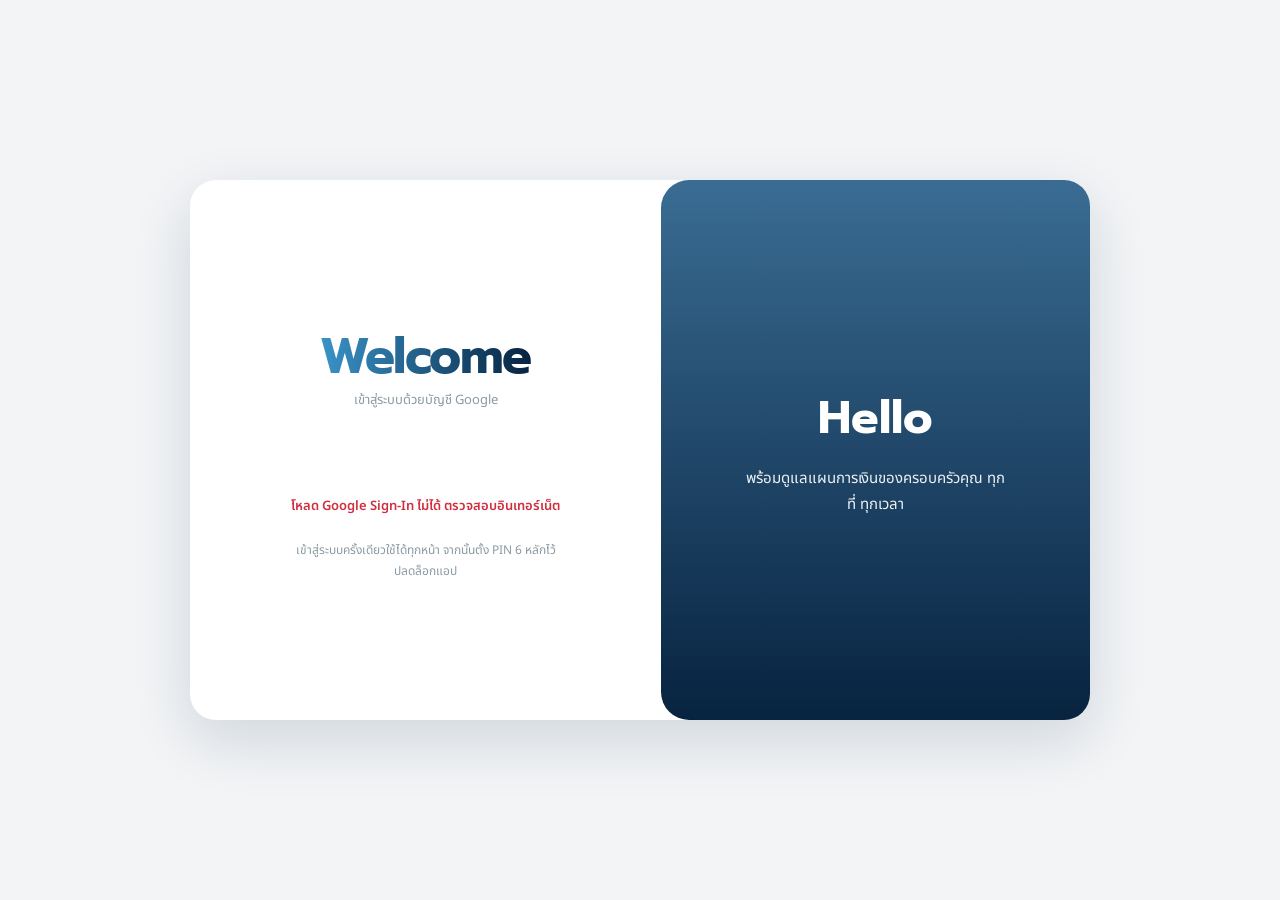
==== commit 8a9a072c: "Add files via upload" ====
--- a/index.html
+++ b/index.html
@@ -4,7 +4,7 @@
 <meta charset="UTF-8">
 <meta name="viewport" content="width=device-width, initial-scale=1, viewport-fit=cover">
 <title>My Family Funds — เมนูหลัก</title>
-<meta name="theme-color" content="#00C2A8">
+<meta name="theme-color" content="#072340">
 <link rel="manifest" href="manifest.json">
 <link rel="apple-touch-icon" href="portfolio/icon-192.png">
 <link rel="icon" href="portfolio/icon-192.png">
@@ -12,7 +12,7 @@
 <link href="https://fonts.googleapis.com/css2?family=Prompt:wght@500;600;700&family=Noto+Sans+Thai:wght@400;500;600;700&display=swap" rel="stylesheet">
 <link rel="stylesheet" href="shell.css">
 </head>
-<body>
+<body class="mff-home">
 
 <div class="mff-app">
 
@@ -69,6 +69,21 @@
       <p>สรุปรายรับรายจ่าย</p>
     </a>
 
+    <a class="mff-card" href="calendar/index.html">
+      <span class="icon-wrap">
+        <svg viewBox="0 0 24 24" fill="none" stroke="currentColor" stroke-width="1.8" stroke-linecap="round" stroke-linejoin="round"><rect x="3.5" y="5" width="17" height="15" rx="2.5"/><path d="M3.5 10h17M8 3v4M16 3v4"/><circle cx="8.5" cy="14.5" r="1" fill="currentColor"/><circle cx="12" cy="14.5" r="1" fill="currentColor"/></svg>
+      </span>
+      <h3>My Calendar</h3>
+      <p>ปฏิทิน · Google Calendar</p>
+    </a>
+
+    <a class="mff-card" href="my-plan/index.html">
+      <span class="icon-wrap">
+        <svg viewBox="0 0 24 24" fill="none" stroke="currentColor" stroke-width="1.8" stroke-linecap="round" stroke-linejoin="round"><rect x="5" y="4" width="14" height="17" rx="2.5"/><path d="M9 4.5h6M9 12.5l2 2 4-4.5M9 18h6"/></svg>
+      </span>
+      <h3>My Plan</h3>
+      <p>แผนภาษี ประกันสังคม บ้าน การลงทุน และเกษียณ</p>
+    </a>
   </div>
 
 </div>
@@ -93,6 +108,8 @@
   </a>
 </nav>
 
+<script src="config.js"></script>
+<script src="admin-login.js"></script>
 <script src="data-safety.js"></script>
 <script>
 (function(){
@@ -177,7 +194,7 @@
     var resultsEl=document.getElementById('mffSearchResults');
     if(!resultsEl) return;
     if(!term){
-      resultsEl.innerHTML='<div class="mff-search-empty">พิมพ์ชื่อคน กองทุน หนังสือ หรือหมวดรายจ่าย เพื่อค้นหาในทุกโมดูล'+(hasAnyCache?'':'<br><br>ยังไม่มีข้อมูลให้ค้นหา — ลองเปิดใช้งานแต่ละโมดูลก่อนสักครั้ง')+'</div>';
+      resultsEl.innerHTML='<div class="mff-search-empty">พิมพ์ชื่อคน เบอร์โทร กองทุน หนังสือ หรือหมวดรายจ่าย เพื่อค้นหาในทุกโมดูล'+(hasAnyCache?'':'<br><br>ยังไม่มีข้อมูลให้ค้นหา — ลองเปิดใช้งานแต่ละโมดูลก่อนสักครั้ง')+'</div>';
       return;
     }
     var html='', found=0;
@@ -193,15 +210,42 @@
     });
     resultsEl.innerHTML=found?html:'<div class="mff-search-empty">ไม่พบรายการที่ตรงกับ "'+esc(term)+'"</div>';
   }
+  var contactSeq=0;
+  function searchContacts(term){
+    var seq=++contactSeq,resultsEl=document.getElementById('mffSearchResults');
+    term=(term||'').trim();
+    if(!resultsEl||term.length<2||!window.MFFAuth||!MFFAuth.call) return;
+    var box=document.createElement('div');box.className='mff-search-group';box.id='mffContactBox';
+    box.innerHTML='<h4>รายชื่อติดต่อ (Google Contacts)</h4><div class="mff-search-empty" style="padding:8px 0">กำลังค้นหา…</div>';
+    resultsEl.appendChild(box);
+    MFFAuth.call('searchContacts',{q:term}).then(function(r){
+      var inp=document.getElementById('mffSearchInput');
+      if(seq!==contactSeq||!inp||inp.value.trim()!==term||!document.getElementById('mffContactBox')) return;
+      var b=document.getElementById('mffContactBox'),rows='';
+      if(r&&r.ok){
+        (r.items||[]).forEach(function(c){
+          (c.phones&&c.phones.length?c.phones:['']).forEach(function(p){
+            var tel=p.replace(/[^\d+]/g,'');
+            rows+='<a class="mff-search-item" '+(tel?'href="tel:'+esc(tel)+'"':'')+'><span class="ic">📞</span><span class="tx"><b>'+esc(c.name||p)+'</b>'+(p&&c.name?'<span>'+esc(p)+'</span>':'')+'</span></a>';
+          });
+        });
+        if(!rows){ b.innerHTML='<h4>รายชื่อติดต่อ (Google Contacts)</h4><div class="mff-search-empty" style="padding:8px 0">ไม่พบในรายชื่อติดต่อ</div>'; return; }
+        var emp=resultsEl.querySelector(':scope > .mff-search-empty'); if(emp) emp.remove();
+        b.innerHTML='<h4>รายชื่อติดต่อ (Google Contacts)</h4>'+rows;
+      }else{
+        b.innerHTML='<h4>รายชื่อติดต่อ (Google Contacts)</h4><div class="mff-search-empty" style="padding:8px 0;font-size:11.5px">ค้นหารายชื่อไม่ได้: '+esc((r&&r.error)||'ไม่ทราบสาเหตุ')+'</div>';
+      }
+    }).catch(function(){ var b=document.getElementById('mffContactBox'); if(b&&seq===contactSeq) b.remove(); });
+  }
   function openSearch(){
     openSheet('ค้นหา',
       '<div class="mff-search-box">'+
         '<svg viewBox="0 0 24 24" fill="none" stroke="currentColor" stroke-width="2"><circle cx="11" cy="11" r="7"/><path d="m21 21-4.3-4.3"/></svg>'+
-        '<input id="mffSearchInput" placeholder="ค้นหาคน กองทุน หนังสือ รายจ่าย..." autocomplete="off">'+
+        '<input id="mffSearchInput" placeholder="ค้นหาคน กองทุน หนังสือ รายจ่าย เบอร์โทร..." autocomplete="off">'+
       '</div><div id="mffSearchResults"></div>');
     var input=document.getElementById('mffSearchInput');
     var timer=null;
-    input.addEventListener('input',function(){ clearTimeout(timer); var v=input.value; timer=setTimeout(function(){ renderSearchResults(v); },200); });
+    input.addEventListener('input',function(){ clearTimeout(timer); var v=input.value; timer=setTimeout(function(){ renderSearchResults(v); searchContacts(v); },200); });
     renderSearchResults('');
     setTimeout(function(){ input.focus(); },150);
   }
@@ -245,6 +289,34 @@
         text:'เพิ่มหนังสือเล่มแรกได้ที่ My Bookshelf', href:'bookshelf/index.html', hrefLabel:'ไปที่ My Bookshelf →'});
     }
 
+    // Sync queue: แจ้งเตือนสิ่งที่แก้ไว้ตอน Offline และยังรอขึ้น Google Sheets
+    try{
+      var q=window.MFFDataSafety?.exportQueue?.()||[];
+      if(Array.isArray(q) && q.length){
+        list.push({level:'warn',icon:'☁️',title:'มีข้อมูลรอ Sync '+q.length+' รายการ',
+          text:'ข้อมูลบางรายการยังไม่ได้ขึ้น Google Sheets — เปิด Setting เพื่อตรวจและ Sync',href:'settings/index.html',hrefLabel:'ไปที่ Setting →'});
+      }
+    }catch(e){}
+
+    if(localStorage.getItem('mff_auto_sync_online_v1')==='0'){
+      list.push({level:'info',icon:'⚡',title:'Auto Sync ถูกปิดอยู่',
+        text:'เมื่อกลับมา Online ระบบจะไม่ Sync ให้อัตโนมัติ',href:'settings/index.html',hrefLabel:'เปิด Auto Sync →'});
+    }
+
+    if(localStorage.getItem('mff_report_email_configured')!=='1'){
+      list.push({level:'info',icon:'📧',title:'ยังไม่ได้ตั้งสรุปรายเดือนทางอีเมล',
+        text:'ตั้งค่าอีเมลและทดสอบรายงานได้จาก Setting',href:'settings/index.html',hrefLabel:'ตั้งค่ารายงาน →'});
+    }
+
+    if(localStorage.getItem('mff_retirement_latest_experiment_v1')){
+      try{
+        var rr=JSON.parse(localStorage.getItem('mff_retirement_latest_experiment_v1'));
+        var rd=rr&&rr.savedAt?new Date(rr.savedAt):null;
+        list.push({level:'info',icon:'🎯',title:'มีการทดลองแผนเกษียณที่บันทึกล่าสุด',
+          text:rd?'บันทึกล่าสุด '+rd.toLocaleString('th-TH',{dateStyle:'medium',timeStyle:'short'}):'มีข้อมูลการทดลองเกษียณที่บันทึกไว้',href:'portfolio/index.html',hrefLabel:'เปิด Retirement →'});
+      }catch(e){}
+    }
+
     return list;
   }
   function renderNotifBadge(){
--- a/shell.css
+++ b/shell.css
@@ -10,18 +10,18 @@
   --ink:#2E3A42;
   --ink-soft:#5C6B74;
   --ink-faint:#8B9AA3;
-  --primary:#00C2A8;
-  --primary-light:#00967F;
-  --primary-soft:#DFF7F1;
+  --primary:#072340;
+  --primary-light:#3A6C93;
+  --primary-soft:#E3EBF1;
   --line:#E1E6EA;
-  --gold:#F0C33C;
-  --gold-text:#A87B0C;
+  --gold:#C89B3C;
+  --gold-text:#8C6A20;
   --income:#1F9D6C;
   --income-soft:#DCEFE4;
   --expense:#E0654B;
   --expense-soft:#F3DFDA;
-  --invest:#6C63FF;
-  --invest-soft:#ECEBFF;
+  --invest:#8B6BC9;
+  --invest-soft:#E5DFF3;
   --shadow-card: 0 2px 10px rgba(46,58,66,.07);
   --shadow-hero: 0 4px 18px rgba(46,58,66,.08);
   --shadow-inset: none;
@@ -86,7 +86,7 @@
 .mff-hero{padding:6px 22px 6px;color:var(--ink);position:relative}
 .mff-hero .eyebrow{
   font-size:13px;font-weight:700;margin:0 0 4px;
-  background:linear-gradient(90deg,var(--primary),var(--gold-text));
+  background:linear-gradient(90deg,var(--primary),var(--primary));
   -webkit-background-clip:text;background-clip:text;color:transparent;
 }
 .mff-hero h1{font-size:26px;line-height:1.25;margin:0;font-weight:700;color:var(--ink)}
@@ -113,7 +113,7 @@
 }
 .mff-card:active{transform:scale(.97)}
 .mff-card .ribbon{
-  position:absolute;top:10px;right:10px;background:var(--gold);color:#4A3600;
+  position:absolute;top:10px;right:10px;background:var(--gold);color:#3D2E0A;
   font-size:9.5px;font-weight:700;padding:2px 7px;border-radius:999px;
 }
 .mff-card .icon-wrap{
@@ -146,7 +146,8 @@
   text-decoration:none;position:relative;
 }
 .mff-navbtn svg{width:22px;height:22px}
-.mff-navbtn.active{color:var(--primary)}
+.mff-navbtn.active{color:var(--primary);border:0;outline:0;box-shadow:none}
+.mff-navbtn:focus,.mff-navbtn:focus-visible{border:0;outline:0;box-shadow:none}
 .mff-navbtn .mff-badge-dot{
   position:absolute;top:0;right:10px;min-width:15px;height:15px;padding:0 3px;border-radius:999px;
   background:var(--expense);color:#fff;font-size:9px;font-weight:800;line-height:15px;text-align:center;
@@ -206,13 +207,13 @@
 
 /* connect banner (Google Sheets not linked yet) */
 .mff-banner{
-  margin:14px 20px 0;background:#FFF6E9;border:1px solid #F1D9A8;color:#A87B0C;
+  margin:14px 20px 0;background:#FFF6E9;border:1px solid #F1D9A8;color:#6B4E17;
   border-radius:14px;padding:12px 14px;font-size:12.5px;line-height:1.6;
   display:flex;align-items:center;justify-content:space-between;gap:10px;
 }
 .mff-banner b{display:block;font-size:13px;margin-bottom:1px}
 .mff-banner button{
-  flex:none;border:0;background:#6B4FA0;color:#fff;font-weight:700;font-size:12px;
+  flex:none;border:0;background:var(--primary);color:#fff;font-weight:700;font-size:12px;
   border-radius:10px;padding:8px 12px;cursor:pointer;
 }
 
@@ -527,3 +528,18 @@
 .mff-money-section,.mff-sheet,.mff-money-tab,.mff-settings-card,.mff-sync-bar,.mff-banner{
   box-shadow:var(--shadow-card) !important;border:1px solid var(--line);
 }
+
+/* ---- home: 6 menu cards fit one phone screen, no scrolling ---- */
+.mff-home .mff-app{display:flex;flex-direction:column;height:100svh;min-height:0;padding-bottom:calc(68px + var(--safe-b))}
+.mff-home .mff-hero-wrap{flex:none;padding-bottom:36px}
+.mff-home .mff-grid{flex:1;min-height:0;grid-template-rows:repeat(3,minmax(0,1fr));gap:12px;margin-top:-26px;padding-bottom:14px}
+.mff-home .mff-card{padding:22px 10px 8px;gap:6px;justify-content:flex-start;min-height:0;overflow:hidden}
+.mff-home .mff-card .icon-wrap,.mff-home .mff-card .avatar{width:44px;height:44px}
+.mff-home .mff-card .icon-wrap{border-radius:14px}
+.mff-home .mff-card .icon-wrap svg{width:24px;height:24px}
+.mff-home .mff-card .avatar svg{width:26px;height:26px}
+.mff-home .mff-card h3{font-size:15px;margin:0}
+.mff-home .mff-card p{font-size:11px;line-height:1.35}
+@media (max-height:620px){.mff-home .mff-card p{display:none}}
+
+.mff-home .mff-card p{display:-webkit-box;-webkit-line-clamp:2;-webkit-box-orient:vertical;overflow:hidden}
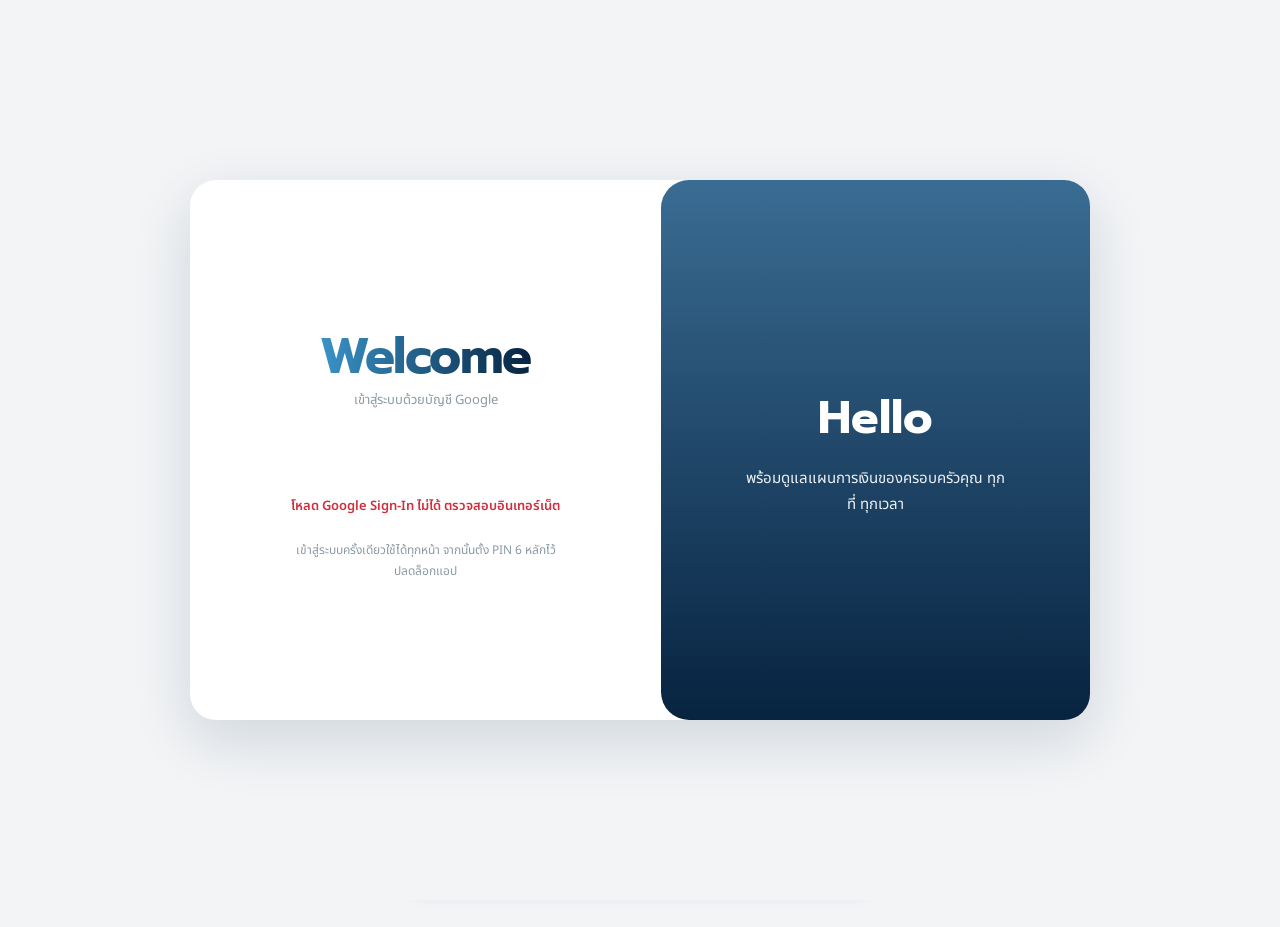
==== commit 634b7c38: "Add files via upload" ====
--- a/index.html
+++ b/index.html
@@ -11,6 +11,25 @@
 <link rel="preconnect" href="https://fonts.googleapis.com">
 <link href="https://fonts.googleapis.com/css2?family=Prompt:wght@500;600;700&family=Noto+Sans+Thai:wght@400;500;600;700&display=swap" rel="stylesheet">
 <link rel="stylesheet" href="shell.css">
+
+<style id="hs-css">
+.hs-wrap{margin:14px 20px 2px}
+.hs-head{display:flex;justify-content:space-between;align-items:center;margin:0 2px 8px;font-size:13px;color:var(--ink,#2E3A42)}
+.hs-head button{width:34px;height:34px;border-radius:50%;border:1px solid var(--line,#E1E6EA);background:#fff;font-size:15px;line-height:1;padding:0}
+.hs-cols{display:grid;grid-template-columns:minmax(0,1fr) minmax(0,1fr);gap:12px}
+.hs-card{display:block;background:#fff;border:1px solid var(--line,#E1E6EA);border-radius:20px;padding:14px;text-decoration:none;color:var(--ink,#2E3A42);box-shadow:0 4px 14px #0723400b;min-width:0}
+.hs-card small{color:#5C6B74;font-size:12px}
+.hs-big{font:700 clamp(18px,5.8vw,22px)/1.25 Prompt,"Noto Sans Thai",sans-serif;color:#072340;margin:4px 0 2px;white-space:nowrap}
+.hs-sub{font-size:11.5px;margin-top:3px;color:#5C6B74;line-height:1.4;min-height:1px}
+.hs-sub.pos{color:#1F9D6C}.hs-sub.neg{color:#D12F3F}
+.hs-bar{height:6px;border-radius:99px;background:#E7EEF4;margin:8px 0 4px;overflow:hidden}
+.hs-bar i{display:block;height:100%;width:0;background:#3A6C93;transition:width .4s}.hs-bar i.warn{background:#E0654B}
+/* Home เลื่อนลงได้: การ์ดสรุปอยู่บน เมนู 6 ช่องคงขนาดเดิม */
+.mff-home .mff-app{display:block;height:auto;min-height:100svh}
+.mff-home .mff-hero-wrap{padding-bottom:22px}
+.mff-home .mff-grid{display:grid;flex:none;grid-template-rows:none;grid-auto-rows:minmax(156px,auto);margin-top:14px}
+.mff-home .mff-card{overflow:visible;padding-bottom:16px}
+</style>
 </head>
 <body class="mff-home">
 
@@ -34,6 +53,24 @@
       <path d="M0,40 C 90,60 170,25 250,38 C 330,50 400,22 460,40 L460,60 L0,60 Z" fill="#ffffff" opacity="0.1"/>
     </svg>
   </div>
+
+  <section class="hs-wrap" id="hsWrap" aria-label="สรุปภาพรวม">
+    <div class="hs-head"><b>สรุปภาพรวม</b><button type="button" id="hsEye" aria-label="ซ่อนหรือแสดงยอดเงิน">👁</button></div>
+    <div class="hs-cols">
+      <a class="hs-card" href="portfolio/index.html">
+        <small>มูลค่าพอร์ต</small>
+        <div class="hs-big hs-amt" id="hsPv">—</div>
+        <div class="hs-sub" id="hsPday"></div>
+        <div class="hs-sub" id="hsPpl"></div>
+      </a>
+      <a class="hs-card" href="money/index.html">
+        <small id="hsMLabel">ใช้จ่ายเดือนนี้</small>
+        <div class="hs-big hs-amt" id="hsMs">—</div>
+        <div class="hs-bar"><i id="hsBar"></i></div>
+        <div class="hs-sub" id="hsMbal"></div>
+      </a>
+    </div>
+  </section>
 
   <div class="mff-grid">
 
@@ -289,6 +326,24 @@
         text:'เพิ่มหนังสือเล่มแรกได้ที่ My Bookshelf', href:'bookshelf/index.html', hrefLabel:'ไปที่ My Bookshelf →'});
     }
 
+    // เอกสารใกล้หมดอายุ (จาก My Profile)
+    try{
+      var ppl=readJSON('mff_profiles_cache_v1',[]), today=new Date(); today.setHours(0,0,0,0);
+      var TM=['ม.ค.','ก.พ.','มี.ค.','เม.ย.','พ.ค.','มิ.ย.','ก.ค.','ส.ค.','ก.ย.','ต.ค.','พ.ย.','ธ.ค.'], due=[];
+      (Array.isArray(ppl)?ppl:[]).forEach(function(pp){
+        (Array.isArray(pp.documents)?pp.documents:[]).forEach(function(d){
+          var m=/^(\d{4})-(\d{2})-(\d{2})$/.exec(d&&d.expiry||''); if(!m) return;
+          var days=Math.round((new Date(+m[1],+m[2]-1,+m[3])-today)/86400000);
+          if(days<=60) due.push({days:days,who:pp.firstName||'สมาชิก',type:d.type||'เอกสาร',date:(+m[3])+' '+TM[+m[2]-1]+' '+(+m[1]+543)});
+        });
+      });
+      due.sort(function(a,b){return a.days-b.days}).slice(0,5).forEach(function(x){
+        list.push({level:x.days<=30?'warn':'info', icon:'🪪',
+          title:x.who+' · '+x.type+(x.days<0?' หมดอายุแล้ว '+Math.abs(x.days)+' วัน':x.days===0?' หมดอายุวันนี้':' จะหมดอายุใน '+x.days+' วัน'),
+          text:'ครบกำหนด '+x.date+' — ต่ออายุก่อนครบกำหนด', href:'profile/index.html', hrefLabel:'เปิด My Profile →'});
+      });
+    }catch(e){}
+
     // Sync queue: แจ้งเตือนสิ่งที่แก้ไว้ตอน Offline และยังรอขึ้น Google Sheets
     try{
       var q=window.MFFDataSafety?.exportQueue?.()||[];
@@ -343,5 +398,40 @@
 })();
 </script>
 
+<script>
+(function(){
+  var $=function(i){return document.getElementById(i)},KEY='mff_home_hide_v1',hidden=false;
+  try{hidden=localStorage.getItem(KEY)==='1'}catch(e){}
+  function rj(k,f){try{var r=localStorage.getItem(k);return r?JSON.parse(r):f}catch(e){return f}}
+  function nf(n){return Math.round(Math.abs(n)).toLocaleString('th-TH')}
+  function sg(n){return n>=0?'+':'-'}
+  function put(id,txt,cls,money){var el=$(id);if(!el)return;el.dataset.t=txt;el.dataset.m=money===false?'0':'1';if(cls)el.className='hs-sub '+cls;paint1(el)}
+  function paint1(el){el.textContent=(hidden&&el.dataset.m==='1')?'••••••':(el.dataset.t||'')}
+  function paint(){document.querySelectorAll('#hsWrap [data-t]').forEach(paint1);var e=$('hsEye');if(e)e.textContent=hidden?'🙈':'👁'}
+  function build(){
+    var s=rj('mff_home_summary_v1',null),p=s&&s.portfolio;
+    $('hsPv').dataset.m='1';
+    if(p&&p.funds>0){
+      put('hsPv','฿'+nf(p.value));
+      var prev=p.value-p.day,dp=prev>0?p.day/prev*100:0;
+      put('hsPday','วันนี้ '+sg(p.day)+'฿'+nf(p.day)+' ('+sg(dp)+Math.abs(dp).toFixed(2)+'%)',p.day>=0?'pos':'neg');
+      put('hsPpl','กำไรรวม '+sg(p.pnl)+'฿'+nf(p.pnl)+(p.pct!=null?' ('+sg(p.pct)+Math.abs(p.pct).toFixed(1)+'%)':''),p.pnl>=0?'pos':'neg');
+    }else{ put('hsPv','—','',false); put('hsPday','เปิด My Portfolio สักครั้งเพื่อแสดงยอด','',false); }
+    var now=new Date(),mk=now.getFullYear()+'-'+String(now.getMonth()+1).padStart(2,'0');
+    var daily=rj('mff_daily_cache_v1',[]),items=rj('mff_money_cache_v3',[]);
+    if(!Array.isArray(daily))daily=[];if(!Array.isArray(items))items=[];
+    if(!items.length&&!daily.length){ put('hsMs','—','',false); put('hsMbal','เปิด My Money สักครั้งเพื่อแสดงยอด','',false); return; }
+    var inc=0,exp=0;items.forEach(function(t){if(t.month!==mk)return;var a=Number(t.amount)||0;if(t.type==='income')inc+=a;else exp+=a});
+    var dm=daily.filter(function(e){return (e.date||'').slice(0,7)===mk}).reduce(function(a,e){return a+(Number(e.amount)||0)},0);
+    var spent=exp+dm,bal=inc-spent;
+    put('hsMs','฿'+nf(spent));
+    var bar=$('hsBar');if(bar){var pc=inc>0?Math.min(100,spent/inc*100):0;bar.style.width=pc+'%';bar.className=pc>=90?'warn':''}
+    put('hsMbal',inc>0?(bal>=0?'คงเหลือ ฿'+nf(bal):'เกินรายรับ ฿'+nf(bal)):'ยังไม่ได้บันทึกรายรับเดือนนี้',bal>=0?'':'neg',inc>0);
+  }
+  $('hsEye').onclick=function(){hidden=!hidden;try{localStorage.setItem(KEY,hidden?'1':'0')}catch(e){}paint()};
+  build();paint();
+  document.addEventListener('visibilitychange',function(){if(!document.hidden){build();paint()}});
+})();
+</script>
 </body>
 </html>
--- a/shell.css
+++ b/shell.css
@@ -543,3 +543,24 @@
 @media (max-height:620px){.mff-home .mff-card p{display:none}}
 
 .mff-home .mff-card p{display:-webkit-box;-webkit-line-clamp:2;-webkit-box-orient:vertical;overflow:hidden}
+
+/* ---- เอกสารและวันหมดอายุ (Profile) ---- */
+.mfd-sec{padding-top:14px;border-top:1px solid var(--line);margin-top:6px}
+.mfd-sec>.lbl{width:auto;display:block;margin-bottom:10px;font-size:12px;color:var(--ink-faint);font-weight:600}
+.mfd-row{background:#F7F9FA;border:1px solid var(--line);border-radius:14px;padding:10px;margin-bottom:10px}
+.mfd-top{display:flex;gap:8px;margin-bottom:8px}
+.mfd-top select{flex:1;min-width:0;border:1px solid var(--line);border-radius:10px;padding:9px 8px;font-size:16px;font-family:inherit;color:var(--ink);background:#fff}
+.mfd-bottom{display:grid;grid-template-columns:minmax(0,1fr);gap:8px}
+.mfd-datelab{display:flex;align-items:center;gap:10px;font-size:12.5px;color:var(--ink-soft)}
+.mfd-datelab span{flex:none}
+.mfd-datelab input{flex:1}
+.mfd-bottom input{min-width:0;width:100%;border:1px solid var(--line);border-radius:10px;padding:9px 10px;font-size:16px;font-family:inherit;color:var(--ink);background:#fff}
+.mfd-remove{flex:none;width:44px;height:44px;border-radius:9px;background:#FDECEF;color:#C24D63;border:0;font-size:17px;line-height:1;cursor:pointer}
+.mfd-view{display:flex;justify-content:space-between;align-items:center;gap:10px;padding:10px 0;border-bottom:1px solid var(--line)}
+.mfd-view:last-child{border-bottom:0}
+.mfd-vt{font-weight:600;font-size:13.5px;color:var(--ink)}
+.mfd-vn{font-size:12px;color:var(--ink-soft);margin-top:2px;overflow-wrap:anywhere}
+.mfd-vr{text-align:right;flex:none}
+.mfd-vd{font-size:12.5px;color:var(--ink);margin-bottom:3px}
+.mfd-chip{display:inline-block;border-radius:999px;padding:3px 9px;font-size:11.5px;font-weight:600}
+.mfd-chip.exp{background:#FDECEF;color:#C24D63}.mfd-chip.warn{background:#FFF1DC;color:#B26A00}.mfd-chip.ok{background:#E8F5EE;color:#1F7A55}
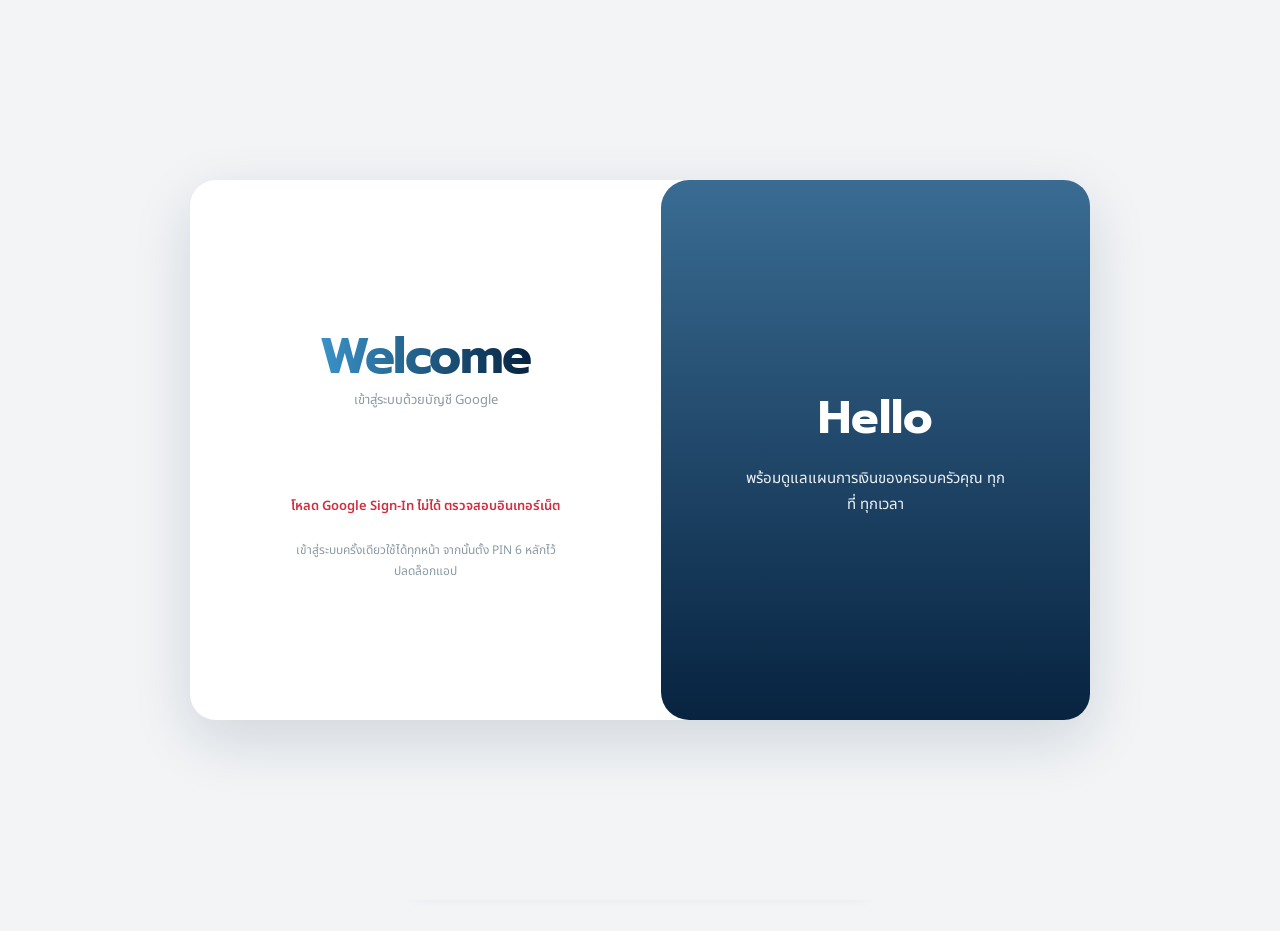
==== commit fb04aa10: "Add files via upload" ====
--- a/index.html
+++ b/index.html
@@ -68,6 +68,7 @@
         <div class="hs-big hs-amt" id="hsMs">—</div>
         <div class="hs-bar"><i id="hsBar"></i></div>
         <div class="hs-sub" id="hsMbal"></div>
+        <div class="hs-sub" id="hsMprev"></div>
       </a>
     </div>
   </section>
@@ -147,6 +148,7 @@
 
 <script src="config.js"></script>
 <script src="admin-login.js"></script>
+<script src="settings-store.js"></script>
 <script src="data-safety.js"></script>
 <script>
 (function(){
@@ -291,6 +293,7 @@
   function monthKeyNow(){ var d=new Date(); return d.getFullYear()+'-'+String(d.getMonth()+1).padStart(2,'0'); }
   function buildNotifications(){
     var list=[];
+    try{ window.MFFSettings&&MFFSettings.hydrate(); }catch(e){}
 
     var sheetsConnected = localStorage.getItem('google_sheets_connected')==='1';
     if(!sheetsConnected){
@@ -325,6 +328,23 @@
       list.push({level:'info', icon:'📚', title:'ชั้นหนังสือยังว่างอยู่',
         text:'เพิ่มหนังสือเล่มแรกได้ที่ My Bookshelf', href:'bookshelf/index.html', hrefLabel:'ไปที่ My Bookshelf →'});
     }
+
+    // งบรายหมวด (My Money > รายวัน)
+    try{
+      var bg=readJSON('mff_daily_budget_v1',null), dly=readJSON('mff_daily_cache_v1',[]);
+      if(bg && Array.isArray(dly)){
+        var nowD=new Date(), mk2=nowD.getFullYear()+'-'+String(nowD.getMonth()+1).padStart(2,'0'), byCat={}, tot=0;
+        dly.forEach(function(e){ if((e.date||'').slice(0,7)!==mk2) return; var a=Number(e.amount)||0; byCat[e.category]=(byCat[e.category]||0)+a; tot+=a; });
+        var over=[]; if(bg.total>0) over.push({n:'รวมทั้งเดือน',s:tot,l:Number(bg.total)});
+        Object.keys(bg.cats||{}).forEach(function(c){ var l=Number(bg.cats[c])||0; if(l>0) over.push({n:c,s:byCat[c]||0,l:l}); });
+        over.map(function(o){o.p=o.s/o.l*100;return o}).filter(function(o){return o.p>=80}).sort(function(a,b){return b.p-a.p}).slice(0,3).forEach(function(o){
+          var f=function(n){return Math.round(n).toLocaleString('th-TH')};
+          list.push({level:o.p>=100?'warn':'info', icon:'💸',
+            title:'งบ '+o.n+(o.p>=100?' เกินแล้ว ':' ใช้ไปแล้ว ')+Math.round(o.p)+'%',
+            text:'฿'+f(o.s)+' จากงบ ฿'+f(o.l)+' ของเดือนนี้', href:'money/daily.html', hrefLabel:'ดูงบ My Money →'});
+        });
+      }
+    }catch(e){}
 
     // เอกสารใกล้หมดอายุ (จาก My Profile)
     try{
@@ -341,6 +361,22 @@
         list.push({level:x.days<=30?'warn':'info', icon:'🪪',
           title:x.who+' · '+x.type+(x.days<0?' หมดอายุแล้ว '+Math.abs(x.days)+' วัน':x.days===0?' หมดอายุวันนี้':' จะหมดอายุใน '+x.days+' วัน'),
           text:'ครบกำหนด '+x.date+' — ต่ออายุก่อนครบกำหนด', href:'profile/index.html', hrefLabel:'เปิด My Profile →'});
+      });
+    }catch(e){}
+
+    // หนังสือที่ให้ยืม ใกล้ครบกำหนด/เกินกำหนด (จาก My Bookshelf)
+    try{
+      var shelf=readJSON('mff_bookshelf_cache_v1',[]), t0=new Date(); t0.setHours(0,0,0,0);
+      var BM=['ม.ค.','ก.พ.','มี.ค.','เม.ย.','พ.ค.','มิ.ย.','ก.ค.','ส.ค.','ก.ย.','ต.ค.','พ.ย.','ธ.ค.'], lend=[];
+      (Array.isArray(shelf)?shelf:[]).forEach(function(bk){
+        var m=/^(\d{4})-(\d{2})-(\d{2})$/.exec(bk&&bk.dueDate||''); if(!bk.borrower||!m) return;
+        var days=Math.round((new Date(+m[1],+m[2]-1,+m[3])-t0)/86400000);
+        if(days<=3) lend.push({days:days,title:bk.title||'หนังสือ',who:bk.borrower,date:(+m[3])+' '+BM[+m[2]-1]+' '+(+m[1]+543)});
+      });
+      lend.sort(function(a,b){return a.days-b.days}).slice(0,4).forEach(function(x){
+        list.push({level:x.days<0?'warn':'info', icon:'📚',
+          title:x.who+' ยืม "'+x.title+'" '+(x.days<0?'เกินกำหนด '+Math.abs(x.days)+' วัน':x.days===0?'ครบกำหนดวันนี้':'ครบกำหนดใน '+x.days+' วัน'),
+          text:'กำหนดคืน '+x.date, href:'bookshelf/index.html', hrefLabel:'เปิด My Bookshelf →'});
       });
     }catch(e){}
 
@@ -427,6 +463,10 @@
     put('hsMs','฿'+nf(spent));
     var bar=$('hsBar');if(bar){var pc=inc>0?Math.min(100,spent/inc*100):0;bar.style.width=pc+'%';bar.className=pc>=90?'warn':''}
     put('hsMbal',inc>0?(bal>=0?'คงเหลือ ฿'+nf(bal):'เกินรายรับ ฿'+nf(bal)):'ยังไม่ได้บันทึกรายรับเดือนนี้',bal>=0?'':'neg',inc>0);
+    var pd=new Date(now.getFullYear(),now.getMonth()-1,1),pk=pd.getFullYear()+'-'+String(pd.getMonth()+1).padStart(2,'0');
+    var pExp=0;items.forEach(function(t){if(t.month===pk&&t.type!=='income')pExp+=Number(t.amount)||0});
+    var pDm=daily.filter(function(e){return (e.date||'').slice(0,7)===pk}).reduce(function(a,e){return a+(Number(e.amount)||0)},0);
+    if(pExp+pDm>0) put('hsMprev','เดือนก่อนใช้ ฿'+nf(pExp+pDm)); else put('hsMprev','','',false);
   }
   $('hsEye').onclick=function(){hidden=!hidden;try{localStorage.setItem(KEY,hidden?'1':'0')}catch(e){}paint()};
   build();paint();
--- a/shell.css
+++ b/shell.css
@@ -564,3 +564,60 @@
 .mfd-vd{font-size:12.5px;color:var(--ink);margin-bottom:3px}
 .mfd-chip{display:inline-block;border-radius:999px;padding:3px 9px;font-size:11.5px;font-weight:600}
 .mfd-chip.exp{background:#FDECEF;color:#C24D63}.mfd-chip.warn{background:#FFF1DC;color:#B26A00}.mfd-chip.ok{background:#E8F5EE;color:#1F7A55}
+
+/* ---- งบรายหมวด (Money > รายวัน) ---- */
+.mfb-head{display:flex;justify-content:space-between;align-items:center;gap:10px}
+.mfb-set{border:0;border-radius:999px;background:#fff;color:#072340;font:600 12px inherit;padding:6px 12px;cursor:pointer}
+.mfb-body{padding:6px 16px 10px}
+.mfb-empty{padding:10px 0;font-size:12.5px;color:var(--ink-faint)}
+.mfb-row{padding:10px 0;border-bottom:1px solid var(--line)}
+.mfb-row:last-child{border-bottom:0}
+.mfb-top{display:flex;justify-content:space-between;gap:10px;font-size:13.5px}
+.mfb-nm{font-weight:600;color:var(--ink);min-width:0;overflow-wrap:anywhere}
+.mfb-am{color:var(--ink-soft);font-variant-numeric:tabular-nums;white-space:nowrap}
+.mfb-track{height:8px;border-radius:99px;background:#E7EEF4;margin:8px 0 5px;overflow:hidden}
+.mfb-track i{display:block;height:100%;border-radius:99px;background:#3A8DB5;transition:width .4s}
+.mfb-row.warn .mfb-track i{background:#F2A03D}.mfb-row.over .mfb-track i{background:#D9534F}
+.mfb-sub{display:flex;justify-content:space-between;font-size:11.5px;color:var(--ink-faint)}
+.mfb-row.warn .mfb-sub b{color:#B26A00}.mfb-row.over .mfb-sub b,.mfb-row.over .mfb-sub span{color:#C24D63}
+.mfb-hint{font-size:12.5px;color:var(--ink-soft);margin:0 0 10px}
+.mfb-edit{display:flex;align-items:center;justify-content:space-between;gap:10px;padding:8px 0;border-bottom:1px solid var(--line);font-size:13.5px}
+.mfb-edit span{flex:1;min-width:0}
+.mfb-edit input{width:130px;border:1px solid var(--line);border-radius:10px;padding:9px 10px;font-size:16px;text-align:right;font-family:inherit}
+
+/* ---- รายการประจำ (Money > รายเดือน) ---- */
+.mfr-btn{background:#fff!important;color:#072340!important;border:1px solid var(--line)!important;margin-top:8px}
+.mfr-hint{font-size:12.5px;color:var(--ink-soft);line-height:1.6;margin:0 0 10px}
+.mfr-list{max-height:34vh;overflow:auto}
+.mfr-row{display:grid;grid-template-columns:1fr auto 36px;gap:8px;align-items:center;padding:9px 0;border-bottom:1px solid var(--line)}
+.mfr-row b{display:block;font-size:14px}.mfr-row small{color:var(--ink-faint);font-size:11.5px}
+.mfr-row span{font-weight:600;color:#072340}
+.mfr-row button{width:36px;height:36px;border-radius:10px;border:0;background:#FDECEF;color:#C24D63;font-size:16px}
+.mfr-empty{padding:14px 0;text-align:center;color:var(--ink-faint);font-size:13px}
+.mfr-add{display:grid;grid-template-columns:1fr 1fr;gap:8px;margin-top:12px}
+.mfr-add select,.mfr-add input{min-width:0;border:1px solid var(--line);border-radius:10px;padding:10px;font-size:16px;font-family:inherit;background:#fff;color:var(--ink)}
+.mfr-add #mfrAmt{grid-column:1/-1}
+.mfr-add button{grid-column:1/-1;border:1px dashed #3A6C93;background:#F3F7FA;color:#072340;border-radius:10px;padding:11px;font-weight:600;font-family:inherit}
+
+/* ---- Bookshelf: ความคืบหน้า / ยืม / เป้าหมาย ---- */
+.mff-book-row .b-title{min-width:0}
+.mff-book-row .b-edit{flex:none;width:40px;height:40px;border-radius:8px;background:#EAF0F6;color:#3A6C93;border:0;font-size:15px;cursor:pointer}
+.mbk-meta{margin-top:6px;display:flex;flex-direction:column;gap:5px}
+.mbk-prog{display:flex;align-items:center;gap:8px;font-size:11.5px;color:var(--ink-soft)}
+.mbk-prog span{flex:none}
+.mbk-bar{flex:1;height:6px;border-radius:99px;background:#E7EEF4;overflow:hidden}
+.mbk-bar i{display:block;height:100%;background:#3A6C93;border-radius:99px}
+.mbk-bar.big{height:9px;margin-top:8px}.mbk-bar.big i{background:#1F9D6C}
+.mbk-chip{display:inline-block;align-self:flex-start;border-radius:999px;padding:3px 9px;font-size:11.5px;font-weight:600}
+.mbk-chip.ok{background:#E8F0F7;color:#3A6C93}.mbk-chip.warn{background:#FFF1DC;color:#B26A00}.mbk-chip.exp{background:#FDECEF;color:#C24D63}
+.mbk-goal{background:#fff;border:1px solid var(--line);border-radius:20px;padding:14px;margin:14px 20px 0;box-shadow:0 4px 14px #0723400b}
+.mbk-goal-top{display:flex;justify-content:space-between;align-items:center;font-size:13.5px}
+.mbk-goal-edit{border:0;background:#EAF0F6;color:#3A6C93;border-radius:999px;padding:6px 12px;font-size:12px;font-weight:600}
+.mbk-goal-num{font-size:13px;color:var(--ink-soft);margin-top:6px}.mbk-goal-num span{font-size:26px;font-weight:700;color:#072340}
+.mbk-goal-set{width:100%;border:1px dashed #3A6C93;background:#F3F7FA;color:#072340;border-radius:14px;padding:12px;font-weight:600;font-family:inherit}
+.mbk-hint{font-size:11px;color:var(--ink-faint);margin-top:6px}
+.mbk-form label{display:block;font-size:12.5px;color:var(--ink-soft);margin:12px 0 0}
+.mbk-form label b{float:right;color:#072340}
+.mbk-form input[type=text],.mbk-form input[type=date],.mbk-form input[type=number],.mbk-form select{display:block;width:100%;margin-top:6px;border:1px solid var(--line);border-radius:10px;padding:10px;font-size:16px;font-family:inherit;color:var(--ink);background:#fff}
+.mbk-form input[type=range]{display:block;width:100%;margin-top:10px}
+.mbk-ret{width:100%;margin-top:14px;border:1px dashed #C24D63;background:#FDF4F6;color:#C24D63;border-radius:10px;padding:10px;font-weight:600;font-family:inherit}
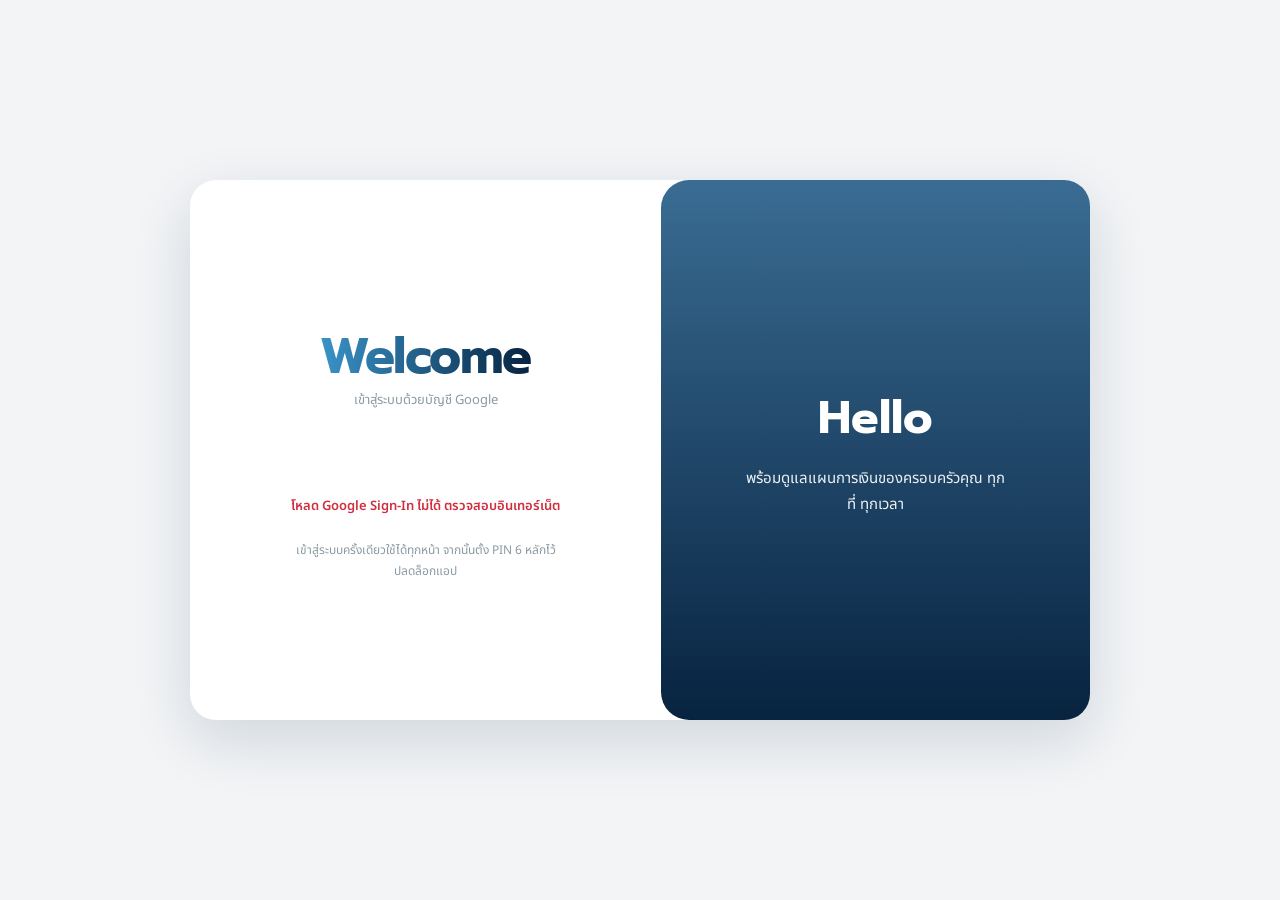
==== commit 8d717c4a: "Add files via upload" ====
--- a/index.html
+++ b/index.html
@@ -22,6 +22,9 @@
 .hs-big{font:700 clamp(18px,5.8vw,22px)/1.25 Prompt,"Noto Sans Thai",sans-serif;color:#072340;margin:4px 0 2px;white-space:nowrap}
 .hs-sub{font-size:11.5px;margin-top:3px;color:#5C6B74;line-height:1.4;min-height:1px}
 .hs-sub.pos{color:#1F9D6C}.hs-sub.neg{color:#D12F3F}
+.hs-card[hidden]{display:none}
+.hs-next{grid-column:1/-1}
+.hs-nt{font:600 15px/1.35 "Noto Sans Thai",sans-serif;color:#072340;margin:4px 0 2px;overflow-wrap:anywhere}
 .hs-bar{height:6px;border-radius:99px;background:#E7EEF4;margin:8px 0 4px;overflow:hidden}
 .hs-bar i{display:block;height:100%;width:0;background:#3A6C93;transition:width .4s}.hs-bar i.warn{background:#E0654B}
 /* Home เลื่อนลงได้: การ์ดสรุปอยู่บน เมนู 6 ช่องคงขนาดเดิม */
@@ -30,6 +33,7 @@
 .mff-home .mff-grid{display:grid;flex:none;grid-template-rows:none;grid-auto-rows:minmax(156px,auto);margin-top:14px}
 .mff-home .mff-card{overflow:visible;padding-bottom:16px}
 </style>
+<style>#hsWrap{display:none!important}</style>
 </head>
 <body class="mff-home">
 
@@ -69,6 +73,11 @@
         <div class="hs-bar"><i id="hsBar"></i></div>
         <div class="hs-sub" id="hsMbal"></div>
         <div class="hs-sub" id="hsMprev"></div>
+      </a>
+      <a class="hs-card hs-next" id="hsNext" href="calendar/index.html" hidden>
+        <small>📅 นัดถัดไป</small>
+        <div class="hs-nt" id="hsNextT"></div>
+        <div class="hs-sub" id="hsNextW"></div>
       </a>
     </div>
   </section>
@@ -470,7 +479,35 @@
   }
   $('hsEye').onclick=function(){hidden=!hidden;try{localStorage.setItem(KEY,hidden?'1':'0')}catch(e){}paint()};
   build();paint();
-  document.addEventListener('visibilitychange',function(){if(!document.hidden){build();paint()}});
+  /* ---------- นัดถัดไปจาก Google Calendar (ผ่านตัวกลาง Apps Script) ---------- */
+  var NK='mff_next_event_v1', TD=['อา.','จ.','อ.','พ.','พฤ.','ศ.','ส.'], TM2=['ม.ค.','ก.พ.','มี.ค.','เม.ย.','พ.ค.','มิ.ย.','ก.ค.','ส.ค.','ก.ย.','ต.ค.','พ.ย.','ธ.ค.'];
+  function evDate(o){ if(!o) return null; if(o.dateTime) return new Date(o.dateTime); if(o.date){var p=o.date.split('-');return new Date(+p[0],+p[1]-1,+p[2])} return null }
+  function paintNext(ev){
+    var box=$('hsNext'); if(!box) return;
+    var st=ev&&evDate(ev.st), en=ev&&evDate(ev.en);
+    if(!ev||!st||(en&&en<=new Date())){ box.hidden=true; return; }
+    var now=new Date(), t0=new Date(now.getFullYear(),now.getMonth(),now.getDate()), d0=new Date(st.getFullYear(),st.getMonth(),st.getDate());
+    var diff=Math.round((d0-t0)/86400000), allDay=!!ev.st.date, hm=allDay?'':(' '+String(st.getHours()).padStart(2,'0')+':'+String(st.getMinutes()).padStart(2,'0')+' น.');
+    var day=diff<=0?'วันนี้':diff===1?'พรุ่งนี้':TD[st.getDay()]+' '+st.getDate()+' '+TM2[st.getMonth()];
+    $('hsNextT').textContent=ev.s||'(ไม่มีชื่อ)';
+    $('hsNextW').textContent=day+(allDay?' • ทั้งวัน':hm)+(ev.loc?' • '+ev.loc:'');
+    box.hidden=false;
+  }
+  function nextEvent(){
+    var c=rj(NK,null); if(c&&c.ev) paintNext(c.ev);
+    if(c&&Date.now()-c.at<10*60e3) return;
+    if(!navigator.onLine||!sessionStorage.getItem('mff_cal_token')) return;
+    var url='https://www.googleapis.com/calendar/v3/calendars/primary/events?timeMin='+encodeURIComponent(new Date().toISOString())+'&maxResults=8&singleEvents=true&orderBy=startTime&timeMax='+encodeURIComponent(new Date(Date.now()+30*864e5).toISOString());
+    fetch(url,{headers:{Authorization:'Bearer x'}}).then(function(r){return r.ok?r.json():null}).then(function(j){
+      if(!j) return;
+      var e=(j.items||[]).filter(function(x){return x.status!=='cancelled'})[0], ev=e?{s:e.summary||'',st:e.start,en:e.end,loc:e.location||''}:null;
+      try{localStorage.setItem(NK,JSON.stringify({at:Date.now(),ev:ev}))}catch(x){}
+      paintNext(ev);
+    }).catch(function(){});
+  }
+  nextEvent();
+
+  document.addEventListener('visibilitychange',function(){if(!document.hidden){build();paint();nextEvent()}});
 })();
 </script>
 </body>
